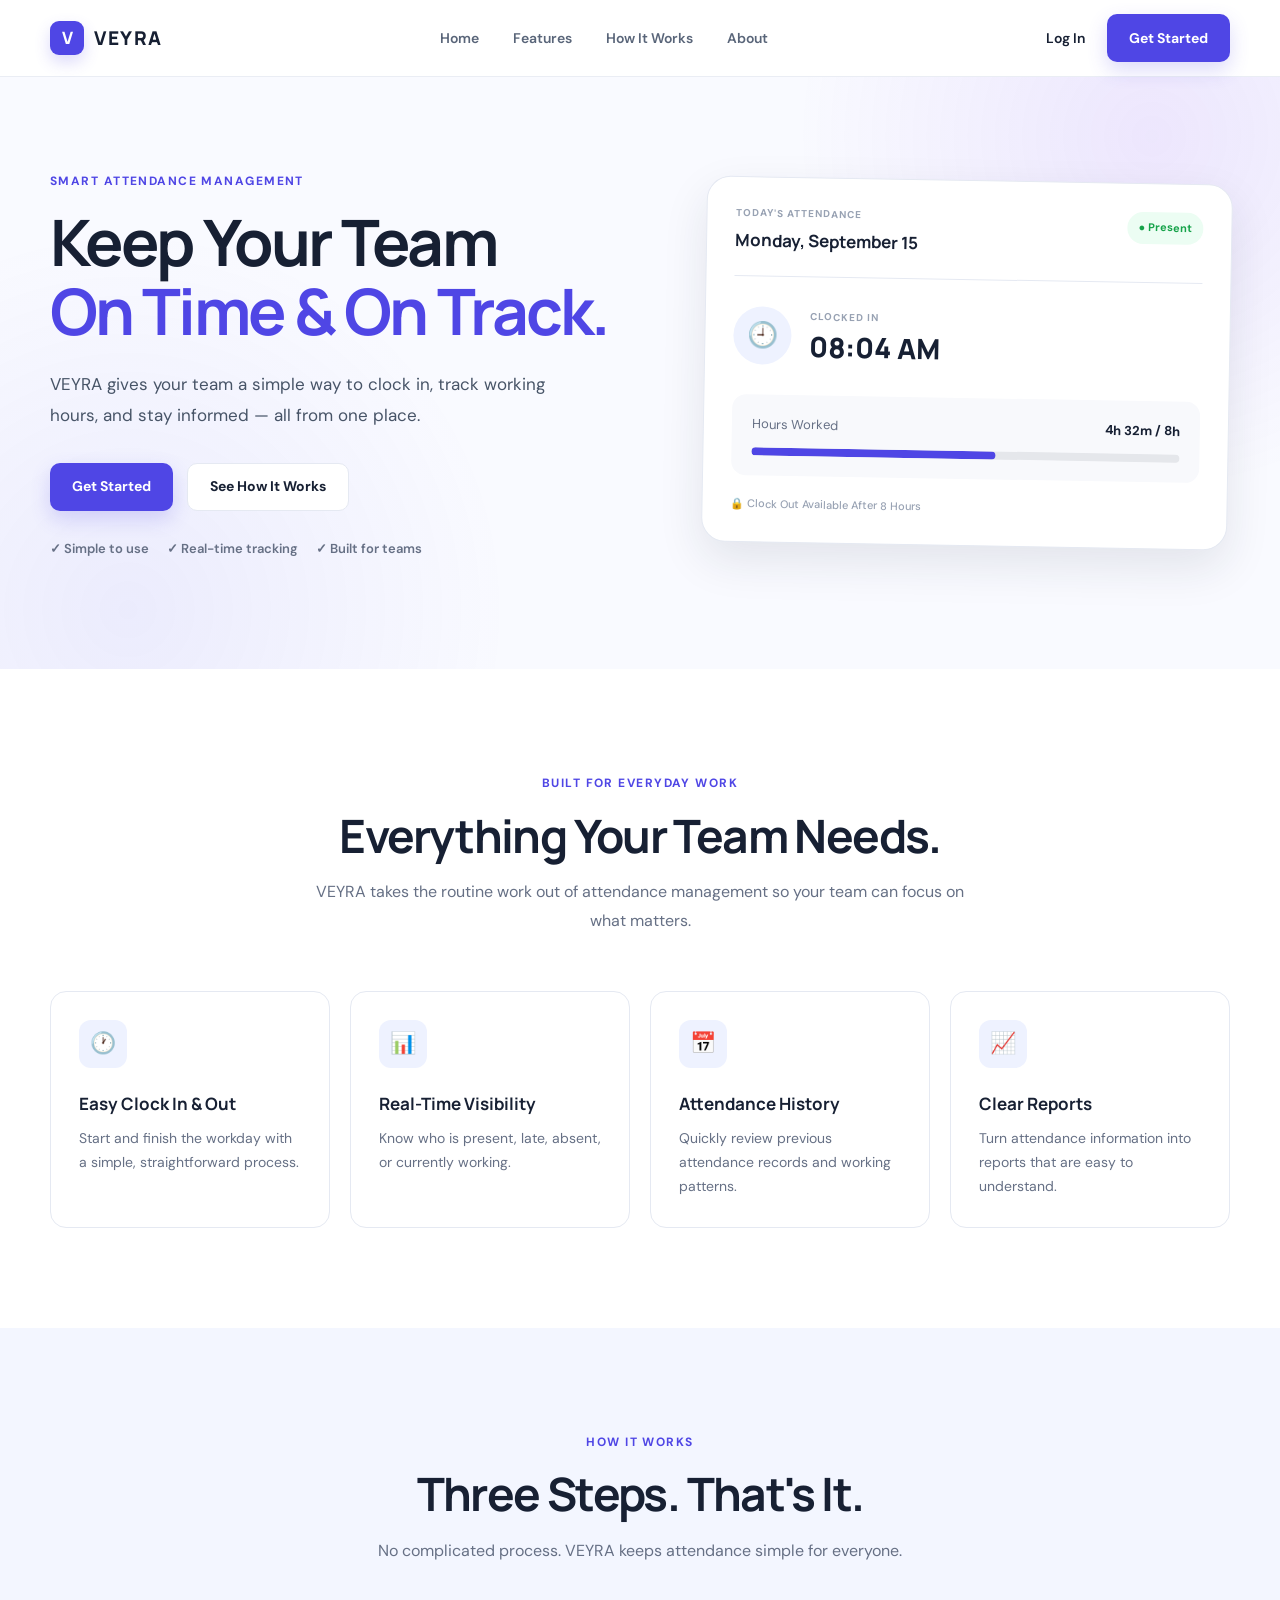
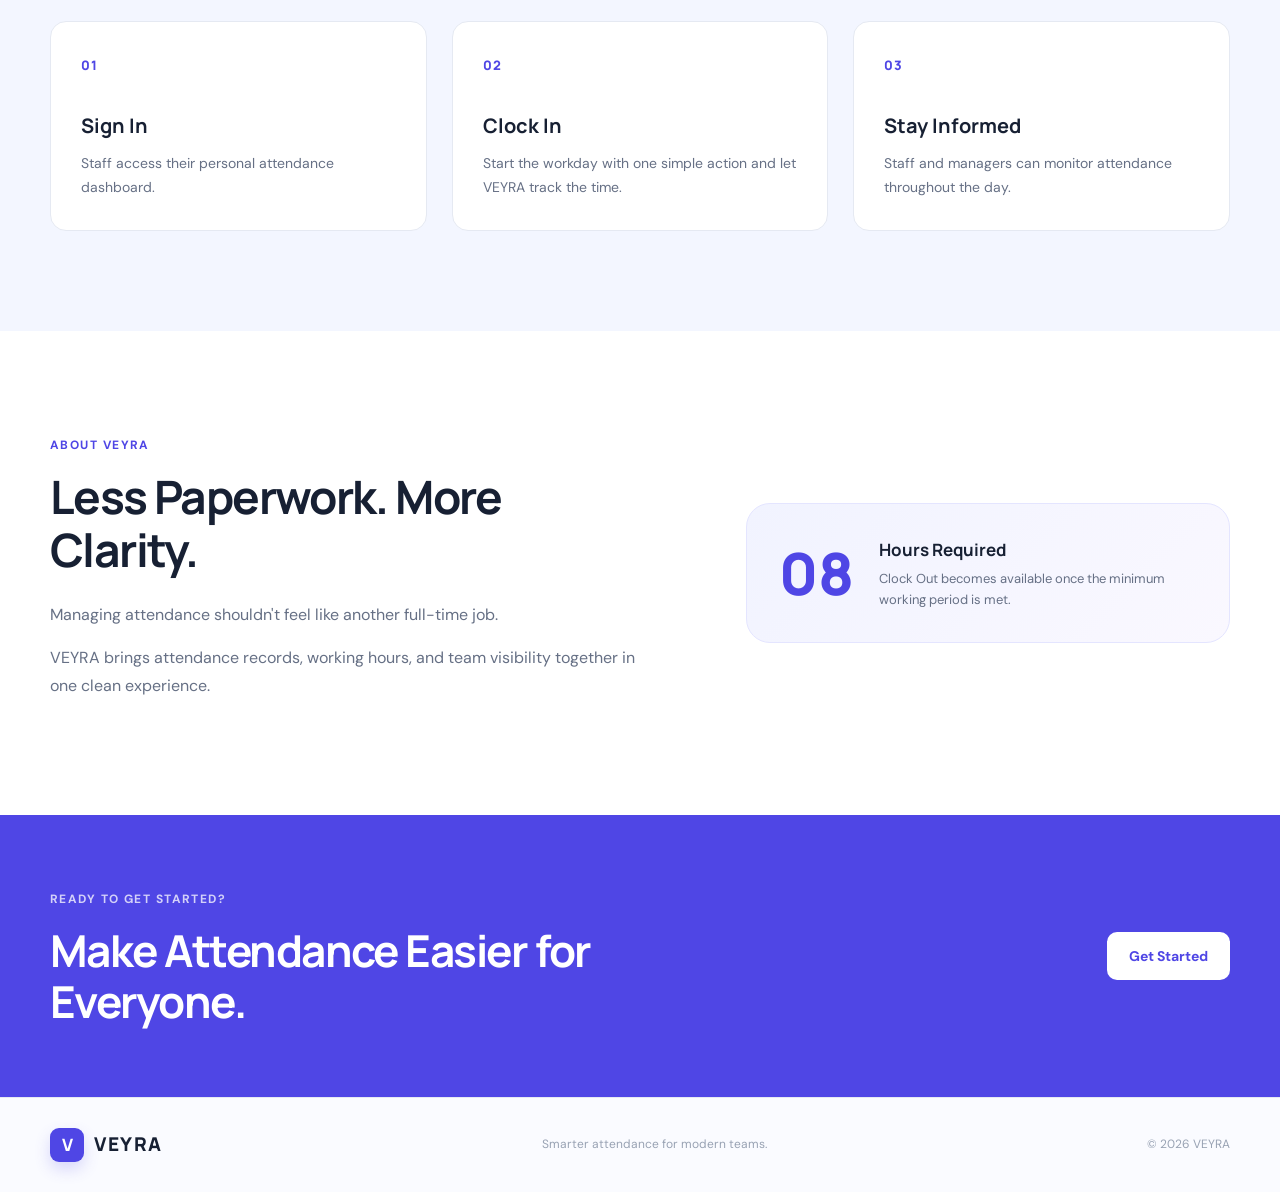
==== index.html @ 559e22a3 "initial VERYA project" ====
<!DOCTYPE html>
<html lang="en">

<head>
    <meta charset="UTF-8">

    <meta
        name="viewport"
        content="width=device-width, initial-scale=1.0"
    >

    <meta
        name="description"
        content="VEYRA is a simple and modern staff attendance management system."
    >

    <title>VEYRA — Smarter Attendance Management</title>

    <link rel="stylesheet" href="style.css">
</head>

<body>

   

    <header class="navbar">

        <div class="container nav-content">

            <a href="#home" class="logo">
                <span class="logo-icon">V</span>
                <span class="logo-name">VEYRA</span>
            </a>

            <nav class="nav-links">

                <a href="#home">Home</a>

                <a href="#features">Features</a>

                <a href="#how-it-works">How It Works</a>

                <a href="#about">About</a>

            </nav>

            <div class="nav-actions">

                <a href="login.html" class="login-link">
                    Log In
                </a>

                <a href="login.html" class="btn btn-primary">
                    Get Started
                </a>

            </div>

        </div>

    </header>


    <!-- ================= MAIN ================= -->

    <main>


        <!-- ================= HERO ================= -->

        <section class="hero" id="home">

            <div class="container hero-content">


                <!-- HERO TEXT -->

                <div class="hero-text">

                    <span class="eyebrow">
                        SMART ATTENDANCE MANAGEMENT
                    </span>

                    <h1>
                        Keep Your Team
                        <span>On Time & On Track.</span>
                    </h1>

                    <p>
                        VEYRA gives your team a simple way to
                        clock in, track working hours, and stay
                        informed — all from one place.
                    </p>


                    <div class="hero-buttons">

                        <a
                            href="#"
                            class="btn btn-primary"
                        >
                            Get Started
                        </a>

                        <a
                            href="#how-it-works"
                            class="btn btn-secondary"
                        >
                            See How It Works
                        </a>

                    </div>


                    <div class="hero-trust">

                        <span>✓ Simple to use</span>

                        <span>✓ Real-time tracking</span>

                        <span>✓ Built for teams</span>

                    </div>

                </div>


                <!-- DASHBOARD PREVIEW -->

                <div class="hero-preview">

                    <div class="preview-card">


                        <div class="preview-header">

                            <div>

                                <span class="small-label">
                                    TODAY'S ATTENDANCE
                                </span>

                                <h3>
                                    Monday, September 15
                                </h3>

                            </div>

                            <span class="status present">
                                ● Present
                            </span>

                        </div>


                        <div class="time-display">

                            <div class="clock-circle">
                                🕘
                            </div>

                            <div>

                                <span class="small-label">
                                    CLOCKED IN
                                </span>

                                <strong>
                                    08:04 AM
                                </strong>

                            </div>

                        </div>


                        <div class="progress-section">

                            <div class="progress-info">

                                <span>
                                    Hours Worked
                                </span>

                                <strong>
                                    4h 32m / 8h
                                </strong>

                            </div>

                            <div class="progress-bar">

                                <div class="progress"></div>

                            </div>

                        </div>


                        <div class="preview-footer">

                            <span>
                                🔒 Clock Out Available After 8 Hours
                            </span>

                        </div>

                    </div>

                </div>

            </div>

        </section>



        <!-- ================= FEATURES ================= -->

        <section
            class="features"
            id="features"
        >

            <div class="container">


                <div class="section-heading">

                    <span class="eyebrow">
                        BUILT FOR EVERYDAY WORK
                    </span>

                    <h2>
                        Everything Your Team Needs.
                    </h2>

                    <p>
                        VEYRA takes the routine work out of
                        attendance management so your team can
                        focus on what matters.
                    </p>

                </div>


                <div class="feature-grid">


                    <article class="feature-card">

                        <div class="feature-icon">
                            🕐
                        </div>

                        <h3>
                            Easy Clock In & Out
                        </h3>

                        <p>
                            Start and finish the workday with
                            a simple, straightforward process.
                        </p>

                    </article>


                    <article class="feature-card">

                        <div class="feature-icon">
                            📊
                        </div>

                        <h3>
                            Real-Time Visibility
                        </h3>

                        <p>
                            Know who is present, late, absent,
                            or currently working.
                        </p>

                    </article>


                    <article class="feature-card">

                        <div class="feature-icon">
                            📅
                        </div>

                        <h3>
                            Attendance History
                        </h3>

                        <p>
                            Quickly review previous attendance
                            records and working patterns.
                        </p>

                    </article>


                    <article class="feature-card">

                        <div class="feature-icon">
                            📈
                        </div>

                        <h3>
                            Clear Reports
                        </h3>

                        <p>
                            Turn attendance information into
                            reports that are easy to understand.
                        </p>

                    </article>

                </div>

            </div>

        </section>



        <!-- ================= HOW IT WORKS ================= -->

        <section
            class="how-it-works"
            id="how-it-works"
        >

            <div class="container">


                <div class="section-heading">

                    <span class="eyebrow">
                        HOW IT WORKS
                    </span>

                    <h2>
                        Three Steps. That's It.
                    </h2>

                    <p>
                        No complicated process. VEYRA keeps
                        attendance simple for everyone.
                    </p>

                </div>


                <div class="steps">


                    <div class="step">

                        <span class="step-number">
                            01
                        </span>

                        <h3>
                            Sign In
                        </h3>

                        <p>
                            Staff access their personal
                            attendance dashboard.
                        </p>

                    </div>


                    <div class="step">

                        <span class="step-number">
                            02
                        </span>

                        <h3>
                            Clock In
                        </h3>

                        <p>
                            Start the workday with one simple
                            action and let VEYRA track the time.
                        </p>

                    </div>


                    <div class="step">

                        <span class="step-number">
                            03
                        </span>

                        <h3>
                            Stay Informed
                        </h3>

                        <p>
                            Staff and managers can monitor
                            attendance throughout the day.
                        </p>

                    </div>

                </div>

            </div>

        </section>



        <!-- ================= ABOUT ================= -->

        <section
            class="about"
            id="about"
        >

            <div class="container about-content">


                <div class="about-text">

                    <span class="eyebrow">
                        ABOUT VEYRA
                    </span>

                    <h2>
                        Less Paperwork.
                        More Clarity.
                    </h2>

                    <p>
                        Managing attendance shouldn't feel like
                        another full-time job.
                    </p>

                    <p>
                        VEYRA brings attendance records,
                        working hours, and team visibility
                        together in one clean experience.
                    </p>

                </div>


                <div class="about-highlight">

                    <span class="highlight-number">
                        08
                    </span>

                    <div>

                        <strong>
                            Hours Required
                        </strong>

                        <p>
                            Clock Out becomes available once
                            the minimum working period is met.
                        </p>

                    </div>

                </div>

            </div>

        </section>



        <!-- ================= CTA ================= -->

        <section class="cta">

            <div class="container cta-content">

                <div>

                    <span class="eyebrow">
                        READY TO GET STARTED?
                    </span>

                    <h2>
                        Make Attendance
                        Easier for Everyone.
                    </h2>

                </div>

                <a
                    href="#"
                    class="btn btn-primary"
                >
                    Get Started
                </a>

            </div>

        </section>

    </main>



    <!-- ================= FOOTER ================= -->

    <footer class="footer">

        <div class="container footer-content">

            <div class="logo">

                <span class="logo-icon">
                    V
                </span>

                <span class="logo-name">
                    VEYRA
                </span>

            </div>

            <p>
                Smarter attendance for modern teams.
            </p>

            <span>
                © 2026 VEYRA
            </span>

        </div>

    </footer>


    <script src="script.js"></script>

</body>

</html>
---- style.css ----
@import url('https://fonts.googleapis.com/css2?family=DM+Sans:wght@400;500;600;700&family=Manrope:wght@600;700;800&display=swap');



:root {
    --primary: #4f46e5;
    --primary-dark: #3730a3;
    --primary-light: #eef2ff;

    --accent: #7c3aed;

    --text-dark: #172033;
    --text: #475467;
    --text-light: #667085;

    --white: #ffffff;
    --background: #f8faff;
    --section-bg: #f3f6ff;

    --border: #e5e9f2;

    --success: #16a34a;
    --success-bg: #ecfdf3;

    --shadow-sm: 0 8px 24px rgba(31, 41, 55, 0.06);
    --shadow-md: 0 18px 45px rgba(31, 41, 55, 0.10);

    --radius-sm: 10px;
    --radius-md: 16px;
    --radius-lg: 24px;

    --container: 1180px;
}


* {
    margin: 0;
    padding: 0;
    box-sizing: border-box;
}

html {
    scroll-behavior: smooth;
}

body {
    font-family: "DM Sans", sans-serif;
    color: var(--text);
    background: var(--white);
    line-height: 1.6;
}

a {
    text-decoration: none;
    color: inherit;
}

button,
input {
    font-family: inherit;
}

img {
    max-width: 100%;
    display: block;
}


.container {
    width: min(100% - 40px, var(--container));
    margin-inline: auto;
}

section {
    padding: 100px 0;
}

.eyebrow {
    display: inline-block;

    color: var(--primary);

    font-size: 12px;
    font-weight: 700;

    letter-spacing: 0.12em;
    text-transform: uppercase;

    margin-bottom: 16px;
}


.btn {
    display: inline-flex;
    align-items: center;
    justify-content: center;

    min-height: 48px;
    padding: 0 22px;

    border-radius: 10px;

    font-size: 14px;
    font-weight: 700;

    transition:
        transform 0.2s ease,
        box-shadow 0.2s ease,
        background 0.2s ease;
}

.btn:hover {
    transform: translateY(-2px);
}

.btn-primary {
    color: var(--white);
    background: var(--primary);

    box-shadow: 0 8px 20px rgba(79, 70, 229, 0.20);
}

.btn-primary:hover {
    background: var(--primary-dark);

    box-shadow: 0 12px 25px rgba(79, 70, 229, 0.28);
}

.btn-secondary {
    color: var(--text-dark);
    background: var(--white);

    border: 1px solid var(--border);
}

.btn-secondary:hover {
    border-color: #cbd5e1;
    box-shadow: var(--shadow-sm);
}

.navbar {
    position: sticky;
    top: 0;
    z-index: 100;

    background: rgba(255, 255, 255, 0.94);

    border-bottom: 1px solid rgba(229, 233, 242, 0.8);

    backdrop-filter: blur(12px);
}

.nav-content {
    min-height: 76px;

    display: flex;
    align-items: center;
    justify-content: space-between;

    gap: 30px;
}


.logo {
    display: inline-flex;
    align-items: center;
    gap: 10px;

    flex-shrink: 0;
}

.logo-icon {
    width: 34px;
    height: 34px;

    display: grid;
    place-items: center;

    color: var(--white);
    background: var(--primary);

    border-radius: 9px;

    font-family: "Manrope", sans-serif;
    font-size: 17px;
    font-weight: 800;

    box-shadow: 0 7px 16px rgba(79, 70, 229, 0.20);
}

.logo-name {
    color: var(--text-dark);

    font-family: "Manrope", sans-serif;
    font-size: 19px;
    font-weight: 800;

    letter-spacing: 0.08em;
}

.nav-links {
    display: flex;
    align-items: center;
    gap: 34px;
}

.nav-links a {
    color: #596579;

    font-size: 14px;
    font-weight: 600;

    transition: color 0.2s ease;
}

.nav-links a:hover {
    color: var(--primary);
}

.nav-actions {
    display: flex;
    align-items: center;
    gap: 22px;
}

.login-link {
    color: var(--text-dark);

    font-size: 14px;
    font-weight: 600;
}

.login-link:hover {
    color: var(--primary);
}


.hero {
    position: relative;

    overflow: hidden;

    padding: 90px 0 110px;

    background:
        radial-gradient(
            circle at 90% 10%,
            rgba(124, 58, 237, 0.10),
            transparent 28%
        ),
        radial-gradient(
            circle at 10% 90%,
            rgba(79, 70, 229, 0.08),
            transparent 30%
        ),
        #f9faff;
}

.hero-content {
    display: grid;
    grid-template-columns: 1fr 0.9fr;

    align-items: center;

    gap: 70px;
}


.hero-text {
    max-width: 610px;
}

.hero-text h1 {
    color: var(--text-dark);

    font-family: "Manrope", sans-serif;

    font-size: clamp(42px, 5vw, 68px);
    line-height: 1.08;

    letter-spacing: -0.045em;

    margin-bottom: 24px;
}

.hero-text h1 span {
    display: block;
    color: var(--primary);
}

.hero-text > p {
    max-width: 540px;

    color: var(--text);

    font-size: 17px;
    line-height: 1.8;

    margin-bottom: 32px;
}



.hero-buttons {
    display: flex;
    align-items: center;
    gap: 14px;

    margin-bottom: 28px;
}


.hero-trust {
    display: flex;
    flex-wrap: wrap;
    gap: 18px;

    color: #667085;

    font-size: 13px;
    font-weight: 600;
}

.hero-trust span {
    display: inline-flex;
    align-items: center;
    gap: 5px;
}


.hero-preview {
    position: relative;
}

.preview-card {
    position: relative;

    padding: 28px;

    background: var(--white);

    border: 1px solid var(--border);

    border-radius: var(--radius-lg);

    box-shadow: var(--shadow-md);

    transform: rotate(1deg);

    transition: transform 0.3s ease;
}

.preview-card:hover {
    transform: rotate(0deg) translateY(-5px);
}


.preview-header {
    display: flex;
    align-items: flex-start;
    justify-content: space-between;

    gap: 20px;

    padding-bottom: 22px;

    border-bottom: 1px solid var(--border);
}

.small-label {
    display: block;

    color: #98a2b3;

    font-size: 10px;
    font-weight: 700;

    letter-spacing: 0.1em;
    text-transform: uppercase;

    margin-bottom: 5px;
}

.preview-header h3 {
    color: var(--text-dark);

    font-family: "Manrope", sans-serif;

    font-size: 17px;
    font-weight: 700;
}




.status {
    display: inline-flex;
    align-items: center;

    padding: 7px 11px;

    border-radius: 30px;

    font-size: 11px;
    font-weight: 700;

    white-space: nowrap;
}

.status.present {
    color: var(--success);
    background: var(--success-bg);
}



.time-display {
    display: flex;
    align-items: center;

    gap: 18px;

    padding: 30px 0;
}

.clock-circle {
    width: 58px;
    height: 58px;

    display: grid;
    place-items: center;

    background: var(--primary-light);

    border-radius: 50%;

    font-size: 25px;
}

.time-display strong {
    display: block;

    color: var(--text-dark);

    font-family: "Manrope", sans-serif;

    font-size: 28px;
    font-weight: 800;

    line-height: 1.2;
}




.progress-section {
    padding: 20px;

    background: #f8f9fc;

    border-radius: 14px;
}

.progress-info {
    display: flex;
    align-items: center;
    justify-content: space-between;

    margin-bottom: 12px;

    font-size: 13px;
}

.progress-info span {
    color: var(--text-light);
}

.progress-info strong {
    color: var(--text-dark);
}

.progress-bar {
    width: 100%;
    height: 8px;

    overflow: hidden;

    background: #e5e7eb;

    border-radius: 20px;
}

.progress {
    width: 57%;
    height: 100%;

    background: var(--primary);

    border-radius: inherit;
}



.preview-footer {
    padding-top: 20px;

    color: #98a2b3;

    font-size: 11px;
    font-weight: 500;
}



.section-heading {
    max-width: 650px;

    margin: 0 auto 55px;

    text-align: center;
}

.section-heading h2 {
    color: var(--text-dark);

    font-family: "Manrope", sans-serif;

    font-size: clamp(32px, 4vw, 46px);
    line-height: 1.15;

    letter-spacing: -0.035em;

    margin-bottom: 16px;
}

.section-heading p {
    color: var(--text-light);

    font-size: 16px;
    line-height: 1.8;
}


.features {
    background: var(--white);
}

.feature-grid {
    display: grid;

    grid-template-columns: repeat(4, 1fr);

    gap: 20px;
}

.feature-card {
    padding: 28px;

    background: var(--white);

    border: 1px solid var(--border);

    border-radius: var(--radius-md);

    transition:
        transform 0.25s ease,
        box-shadow 0.25s ease,
        border-color 0.25s ease;
}

.feature-card:hover {
    transform: translateY(-6px);

    border-color: #d6d9ff;

    box-shadow: var(--shadow-md);
}

.feature-icon {
    width: 48px;
    height: 48px;

    display: grid;
    place-items: center;

    margin-bottom: 22px;

    background: var(--primary-light);

    border-radius: 12px;

    font-size: 21px;
}

.feature-card h3 {
    color: var(--text-dark);

    font-family: "Manrope", sans-serif;

    font-size: 17px;
    font-weight: 700;

    margin-bottom: 10px;
}

.feature-card p {
    color: var(--text-light);

    font-size: 14px;
    line-height: 1.7;
}


.how-it-works {
    background: var(--section-bg);
}

.steps {
    display: grid;

    grid-template-columns: repeat(3, 1fr);

    gap: 25px;
}

.step {
    position: relative;

    padding: 30px;

    background: var(--white);

    border: 1px solid var(--border);

    border-radius: var(--radius-md);
}

.step-number {
    display: inline-block;

    color: var(--primary);

    font-family: "Manrope", sans-serif;

    font-size: 13px;
    font-weight: 800;

    letter-spacing: 0.08em;

    margin-bottom: 35px;
}

.step h3 {
    color: var(--text-dark);

    font-family: "Manrope", sans-serif;

    font-size: 20px;

    margin-bottom: 10px;
}

.step p {
    color: var(--text-light);

    font-size: 14px;

    line-height: 1.7;
}


.about {
    background: var(--white);
}

.about-content {
    display: grid;

    grid-template-columns: 1fr 0.8fr;

    align-items: center;

    gap: 90px;
}

.about-text {
    max-width: 600px;
}

.about-text h2 {
    color: var(--text-dark);

    font-family: "Manrope", sans-serif;

    font-size: clamp(32px, 4vw, 46px);
    line-height: 1.15;

    letter-spacing: -0.035em;

    margin-bottom: 24px;
}

.about-text p {
    color: var(--text-light);

    font-size: 16px;

    line-height: 1.8;

    margin-bottom: 14px;
}



.about-highlight {
    display: flex;
    align-items: center;

    gap: 25px;

    padding: 32px;

    background: linear-gradient(
        135deg,
        #f1f3ff,
        #faf8ff
    );

    border: 1px solid #e4e5ff;

    border-radius: var(--radius-lg);
}

.highlight-number {
    color: var(--primary);

    font-family: "Manrope", sans-serif;

    font-size: 58px;
    font-weight: 800;

    line-height: 1;
}

.about-highlight strong {
    display: block;

    color: var(--text-dark);

    font-family: "Manrope", sans-serif;

    font-size: 17px;

    margin-bottom: 6px;
}

.about-highlight p {
    color: var(--text-light);

    font-size: 13px;

    line-height: 1.6;
}



.cta {
    padding: 70px 0;

    background: var(--primary);
}

.cta-content {
    display: flex;
    align-items: center;
    justify-content: space-between;

    gap: 30px;
}

.cta .eyebrow {
    color: rgba(255, 255, 255, 0.75);
}

.cta h2 {
    max-width: 650px;

    color: var(--white);

    font-family: "Manrope", sans-serif;

    font-size: clamp(30px, 4vw, 44px);
    line-height: 1.15;

    letter-spacing: -0.035em;
}

.cta .btn-primary {
    color: var(--primary);
    background: var(--white);

    box-shadow: none;
}

.cta .btn-primary:hover {
    background: #f4f4ff;
}




.footer {
    padding: 30px 0;

    background: #fafbff;

    border-top: 1px solid var(--border);
}

.footer-content {
    display: flex;
    align-items: center;
    justify-content: space-between;

    gap: 20px;
}

.footer p,
.footer > .container > span {
    color: #98a2b3;

    font-size: 12px;
}



@media (max-width: 1000px) {

    .nav-links {
        gap: 20px;
    }

    .hero-content {
        grid-template-columns: 1fr;

        gap: 55px;
    }

    .hero-text {
        max-width: 720px;
        text-align: center;
        margin-inline: auto;
    }

    .hero-text > p {
        margin-inline: auto;
    }

    .hero-buttons,
    .hero-trust {
        justify-content: center;
    }

    .hero-preview {
        max-width: 650px;
        width: 100%;
        margin-inline: auto;
    }

    .feature-grid {
        grid-template-columns: repeat(2, 1fr);
    }

    .about-content {
        grid-template-columns: 1fr;

        gap: 45px;
    }

    .about-text {
        max-width: 700px;
    }
}


@media (max-width: 700px) {

    section {
        padding: 75px 0;
    }

    .container {
        width: min(100% - 28px, var(--container));
    }


    

    .nav-content {
        min-height: 68px;
    }

    .nav-links {
        display: none;
    }

    .nav-actions {
        gap: 10px;
    }

    .login-link {
        display: none;
    }

    .nav-actions .btn {
        min-height: 42px;
        padding-inline: 16px;

        font-size: 12px;
    }


    

    .hero {
        padding: 65px 0 80px;
    }

    .hero-text h1 {
        font-size: 42px;

        letter-spacing: -0.04em;
    }

    .hero-text > p {
        font-size: 15px;
    }

    .hero-buttons {
        flex-direction: column;
        align-items: stretch;
    }

    .hero-buttons .btn {
        width: 100%;
    }

    .hero-trust {
        gap: 10px 15px;

        font-size: 11px;
    }



    .preview-card {
        padding: 20px;

        transform: none;
    }

    .preview-header {
        flex-direction: column;
    }

    .time-display strong {
        font-size: 24px;
    }

    .progress-info {
        flex-direction: column;
        align-items: flex-start;

        gap: 4px;
    }



    .feature-grid {
        grid-template-columns: 1fr;
    }

    .feature-card {
        padding: 24px;
    }



    .steps {
        grid-template-columns: 1fr;
    }


   
    .about-highlight {
        padding: 24px;

        align-items: flex-start;
    }

    .highlight-number {
        font-size: 45px;
    }


    /* CTA */

    .cta {
        padding: 55px 0;
    }

    .cta-content {
        flex-direction: column;
        align-items: flex-start;
    }

    .cta .btn {
        width: 100%;
    }


    
    .footer-content {
        flex-direction: column;
        align-items: flex-start;
    }

}



@media (max-width: 420px) {

    .logo-name {
        font-size: 17px;
    }

    .logo-icon {
        width: 31px;
        height: 31px;
    }

    .hero-text h1 {
        font-size: 36px;
    }

    .section-heading h2,
    .about-text h2 {
        font-size: 32px;
    }

}
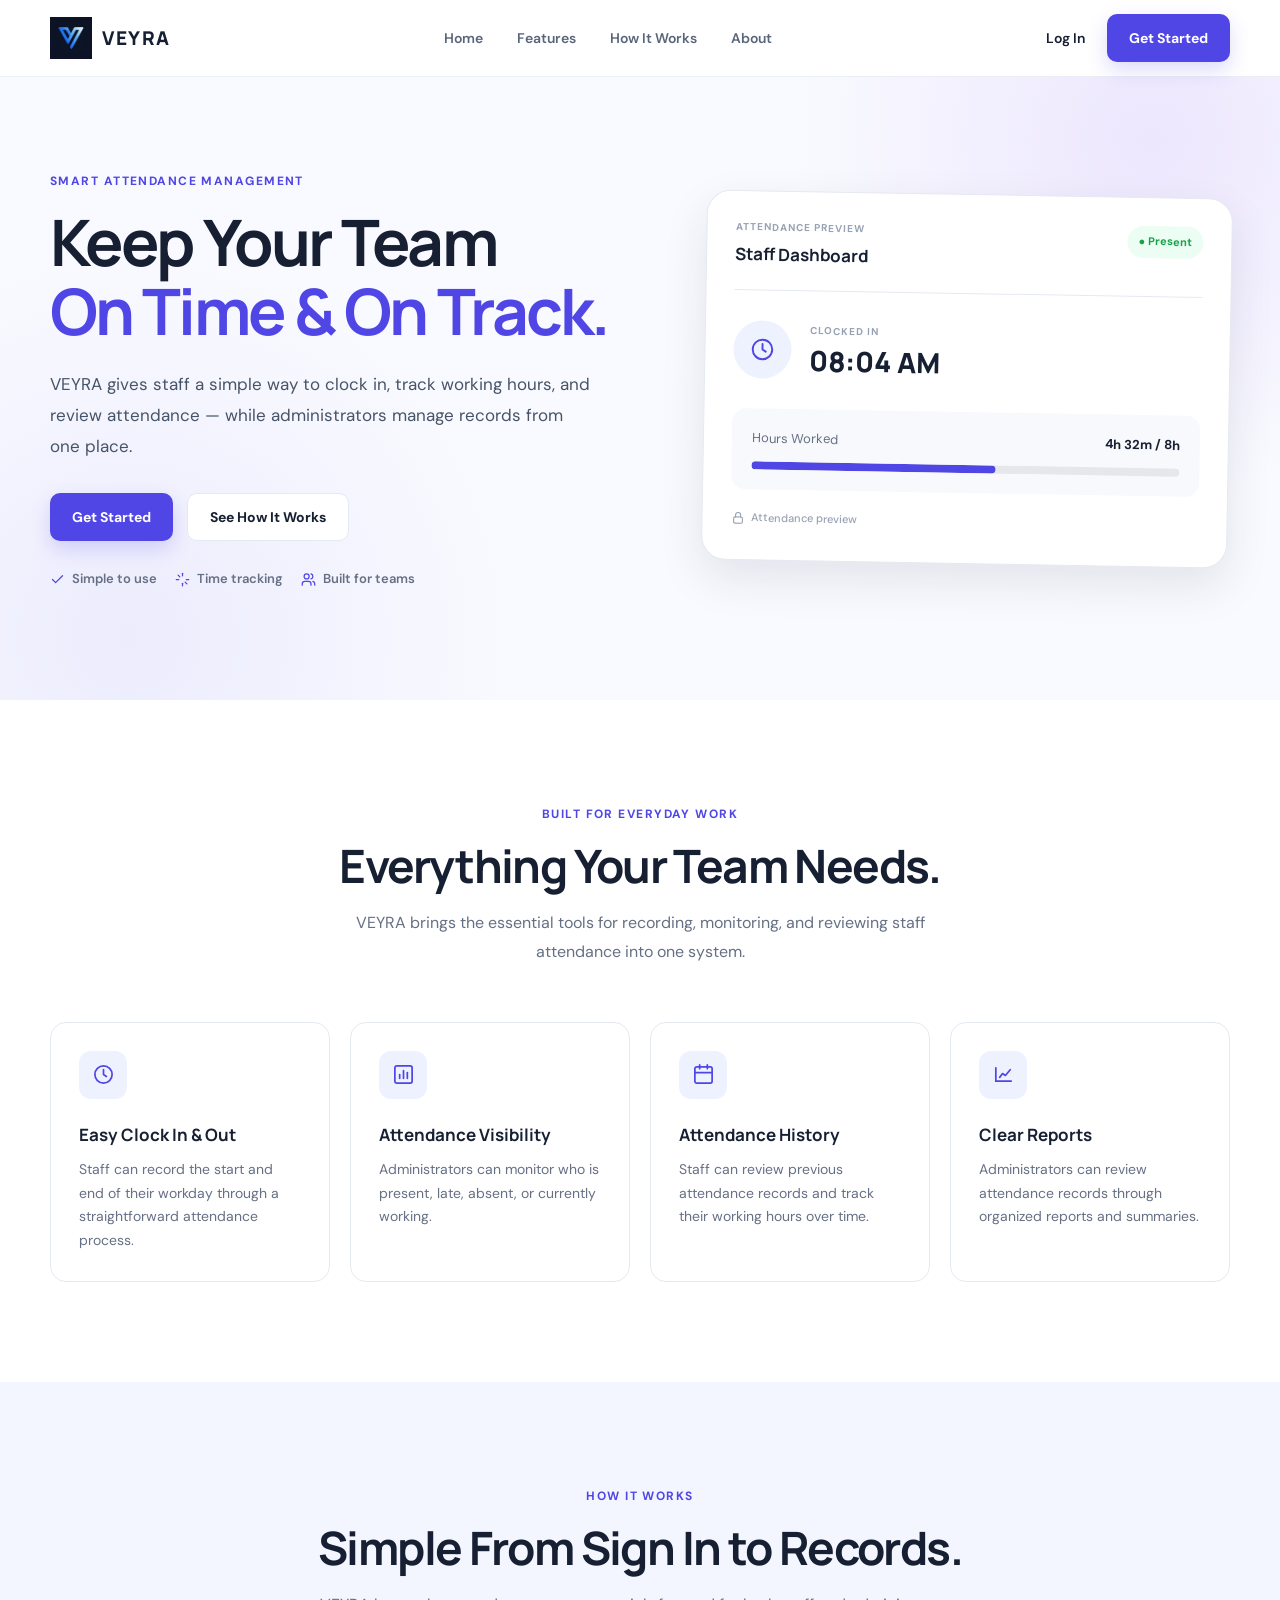
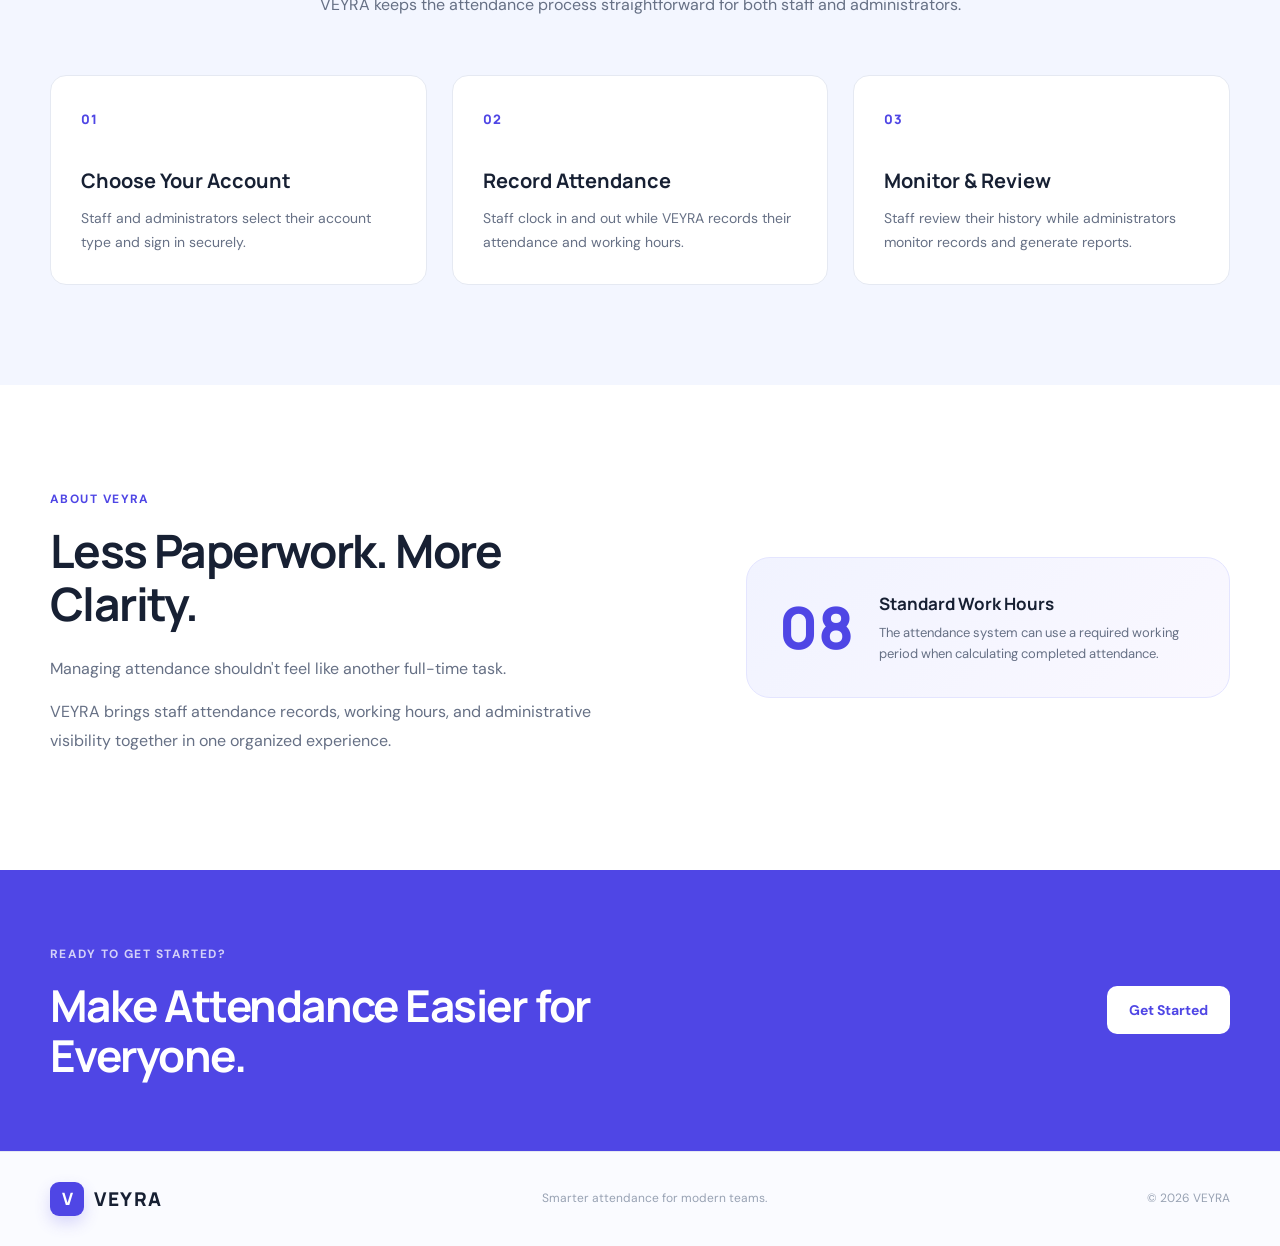
==== commit b4781bfb: "Improve VEYRA UI and branding" ====
--- a/index.html
+++ b/index.html
@@ -11,7 +11,7 @@
 
     <meta
         name="description"
-        content="VEYRA is a simple and modern staff attendance management system."
+        content="VEYRA is a modern staff attendance management system for tracking attendance, working hours, and records."
     >
 
     <title>VEYRA — Smarter Attendance Management</title>
@@ -21,36 +21,53 @@
 
 <body>
 
-   
+    <!-- ================= NAVBAR ================= -->
 
     <header class="navbar">
 
         <div class="container nav-content">
 
             <a href="#home" class="logo">
-                <span class="logo-icon">V</span>
-                <span class="logo-name">VEYRA</span>
+<img src="Unknown.jpeg" alt="VEYRA logo" class="logo-image">
+<span class="logo-name">VEYRA</span>
+
             </a>
 
+
             <nav class="nav-links">
 
-                <a href="#home">Home</a>
-
-                <a href="#features">Features</a>
-
-                <a href="#how-it-works">How It Works</a>
-
-                <a href="#about">About</a>
+                <a href="#home">
+                    Home
+                </a>
+
+                <a href="#features">
+                    Features
+                </a>
+
+                <a href="#how-it-works">
+                    How It Works
+                </a>
+
+                <a href="#about">
+                    About
+                </a>
 
             </nav>
 
+
             <div class="nav-actions">
 
-                <a href="login.html" class="login-link">
+                <a
+                    href="login.html"
+                    class="login-link"
+                >
                     Log In
                 </a>
 
-                <a href="login.html" class="btn btn-primary">
+                <a
+                    href="login.html"
+                    class="btn btn-primary"
+                >
                     Get Started
                 </a>
 
@@ -68,7 +85,10 @@
 
         <!-- ================= HERO ================= -->
 
-        <section class="hero" id="home">
+        <section
+            class="hero"
+            id="home"
+        >
 
             <div class="container hero-content">
 
@@ -87,16 +107,17 @@
                     </h1>
 
                     <p>
-                        VEYRA gives your team a simple way to
-                        clock in, track working hours, and stay
-                        informed — all from one place.
+                        VEYRA gives staff a simple way to
+                        clock in, track working hours, and
+                        review attendance — while administrators
+                        manage records from one place.
                     </p>
 
 
                     <div class="hero-buttons">
 
                         <a
-                            href="#"
+                            href="login.html"
                             class="btn btn-primary"
                         >
                             Get Started
@@ -114,11 +135,69 @@
 
                     <div class="hero-trust">
 
-                        <span>✓ Simple to use</span>
-
-                        <span>✓ Real-time tracking</span>
-
-                        <span>✓ Built for teams</span>
+                        <span>
+
+                            <svg
+                                viewBox="0 0 24 24"
+                                fill="none"
+                                stroke="currentColor"
+                                stroke-width="2"
+                                stroke-linecap="round"
+                                stroke-linejoin="round"
+                                aria-hidden="true"
+                            >
+                                <path d="M20 6L9 17l-5-5"></path>
+                            </svg>
+
+                            Simple to use
+
+                        </span>
+
+
+                        <span>
+
+                            <svg
+                                viewBox="0 0 24 24"
+                                fill="none"
+                                stroke="currentColor"
+                                stroke-width="2"
+                                stroke-linecap="round"
+                                stroke-linejoin="round"
+                                aria-hidden="true"
+                            >
+                                <path d="M12 2v4"></path>
+                                <path d="M12 18v4"></path>
+                                <path d="M4.93 4.93l2.83 2.83"></path>
+                                <path d="M16.24 16.24l2.83 2.83"></path>
+                                <path d="M2 12h4"></path>
+                                <path d="M18 12h4"></path>
+                            </svg>
+
+                            Time tracking
+
+                        </span>
+
+
+                        <span>
+
+                            <svg
+                                viewBox="0 0 24 24"
+                                fill="none"
+                                stroke="currentColor"
+                                stroke-width="2"
+                                stroke-linecap="round"
+                                stroke-linejoin="round"
+                                aria-hidden="true"
+                            >
+                                <path d="M16 21v-2a4 4 0 0 0-4-4H6a4 4 0 0 0-4 4v2"></path>
+                                <circle cx="9" cy="7" r="4"></circle>
+                                <path d="M22 21v-2a4 4 0 0 0-3-3.87"></path>
+                                <path d="M16 3.13a4 4 0 0 1 0 7.75"></path>
+                            </svg>
+
+                            Built for teams
+
+                        </span>
 
                     </div>
 
@@ -137,11 +216,11 @@
                             <div>
 
                                 <span class="small-label">
-                                    TODAY'S ATTENDANCE
+                                    ATTENDANCE PREVIEW
                                 </span>
 
                                 <h3>
-                                    Monday, September 15
+                                    Staff Dashboard
                                 </h3>
 
                             </div>
@@ -156,8 +235,27 @@
                         <div class="time-display">
 
                             <div class="clock-circle">
-                                🕘
+
+                                <svg
+                                    viewBox="0 0 24 24"
+                                    fill="none"
+                                    stroke="currentColor"
+                                    stroke-width="1.8"
+                                    stroke-linecap="round"
+                                    stroke-linejoin="round"
+                                    aria-hidden="true"
+                                >
+                                    <circle
+                                        cx="12"
+                                        cy="12"
+                                        r="9"
+                                    ></circle>
+
+                                    <path d="M12 7v5l3 2"></path>
+                                </svg>
+
                             </div>
+
 
                             <div>
 
@@ -200,7 +298,29 @@
                         <div class="preview-footer">
 
                             <span>
-                                🔒 Clock Out Available After 8 Hours
+
+                                <svg
+                                    viewBox="0 0 24 24"
+                                    fill="none"
+                                    stroke="currentColor"
+                                    stroke-width="1.8"
+                                    stroke-linecap="round"
+                                    stroke-linejoin="round"
+                                    aria-hidden="true"
+                                >
+                                    <rect
+                                        x="5"
+                                        y="11"
+                                        width="14"
+                                        height="10"
+                                        rx="2"
+                                    ></rect>
+
+                                    <path d="M8 11V8a4 4 0 0 1 8 0v3"></path>
+                                </svg>
+
+                                Attendance preview
+
                             </span>
 
                         </div>
@@ -212,7 +332,6 @@
             </div>
 
         </section>
-
 
 
         <!-- ================= FEATURES ================= -->
@@ -236,9 +355,9 @@
                     </h2>
 
                     <p>
-                        VEYRA takes the routine work out of
-                        attendance management so your team can
-                        focus on what matters.
+                        VEYRA brings the essential tools for
+                        recording, monitoring, and reviewing
+                        staff attendance into one system.
                     </p>
 
                 </div>
@@ -247,10 +366,31 @@
                 <div class="feature-grid">
 
 
+                    <!-- FEATURE 1 -->
+
                     <article class="feature-card">
 
                         <div class="feature-icon">
-                            🕐
+
+                            <svg
+                                viewBox="0 0 24 24"
+                                fill="none"
+                                stroke="currentColor"
+                                stroke-width="1.8"
+                                stroke-linecap="round"
+                                stroke-linejoin="round"
+                                aria-hidden="true"
+                            >
+                                <circle
+                                    cx="12"
+                                    cy="12"
+                                    r="9"
+                                ></circle>
+
+                                <path d="M12 7v5l3 2"></path>
+
+                            </svg>
+
                         </div>
 
                         <h3>
@@ -258,35 +398,87 @@
                         </h3>
 
                         <p>
-                            Start and finish the workday with
-                            a simple, straightforward process.
+                            Staff can record the start and
+                            end of their workday through a
+                            straightforward attendance process.
                         </p>
 
                     </article>
 
 
+                    <!-- FEATURE 2 -->
+
                     <article class="feature-card">
 
                         <div class="feature-icon">
-                            📊
+
+                            <svg
+                                viewBox="0 0 24 24"
+                                fill="none"
+                                stroke="currentColor"
+                                stroke-width="1.8"
+                                stroke-linecap="round"
+                                stroke-linejoin="round"
+                                aria-hidden="true"
+                            >
+                                <rect
+                                    x="3"
+                                    y="3"
+                                    width="18"
+                                    height="18"
+                                    rx="2"
+                                ></rect>
+
+                                <path d="M8 16v-4"></path>
+                                <path d="M12 16V8"></path>
+                                <path d="M16 16v-6"></path>
+
+                            </svg>
+
                         </div>
 
                         <h3>
-                            Real-Time Visibility
+                            Attendance Visibility
                         </h3>
 
                         <p>
-                            Know who is present, late, absent,
-                            or currently working.
+                            Administrators can monitor who is
+                            present, late, absent, or currently
+                            working.
                         </p>
 
                     </article>
 
 
+                    <!-- FEATURE 3 -->
+
                     <article class="feature-card">
 
                         <div class="feature-icon">
-                            📅
+
+                            <svg
+                                viewBox="0 0 24 24"
+                                fill="none"
+                                stroke="currentColor"
+                                stroke-width="1.8"
+                                stroke-linecap="round"
+                                stroke-linejoin="round"
+                                aria-hidden="true"
+                            >
+                                <rect
+                                    x="3"
+                                    y="4"
+                                    width="18"
+                                    height="17"
+                                    rx="2"
+                                ></rect>
+
+                                <path d="M16 2v4"></path>
+                                <path d="M8 2v4"></path>
+                                <path d="M3 10h18"></path>
+
+                            </svg>
+
                         </div>
 
                         <h3>
@@ -294,17 +486,35 @@
                         </h3>
 
                         <p>
-                            Quickly review previous attendance
-                            records and working patterns.
+                            Staff can review previous attendance
+                            records and track their working hours
+                            over time.
                         </p>
 
                     </article>
 
 
+                    <!-- FEATURE 4 -->
+
                     <article class="feature-card">
 
                         <div class="feature-icon">
-                            📈
+
+                            <svg
+                                viewBox="0 0 24 24"
+                                fill="none"
+                                stroke="currentColor"
+                                stroke-width="1.8"
+                                stroke-linecap="round"
+                                stroke-linejoin="round"
+                                aria-hidden="true"
+                            >
+                                <path d="M4 19V5"></path>
+                                <path d="M4 19h16"></path>
+                                <path d="M8 15l3-4 3 2 5-6"></path>
+
+                            </svg>
+
                         </div>
 
                         <h3>
@@ -312,8 +522,9 @@
                         </h3>
 
                         <p>
-                            Turn attendance information into
-                            reports that are easy to understand.
+                            Administrators can review attendance
+                            records through organized reports
+                            and summaries.
                         </p>
 
                     </article>
@@ -323,7 +534,6 @@
             </div>
 
         </section>
-
 
 
         <!-- ================= HOW IT WORKS ================= -->
@@ -343,12 +553,13 @@
                     </span>
 
                     <h2>
-                        Three Steps. That's It.
+                        Simple From Sign In to Records.
                     </h2>
 
                     <p>
-                        No complicated process. VEYRA keeps
-                        attendance simple for everyone.
+                        VEYRA keeps the attendance process
+                        straightforward for both staff and
+                        administrators.
                     </p>
 
                 </div>
@@ -356,6 +567,8 @@
 
                 <div class="steps">
 
+
+                    <!-- STEP 1 -->
 
                     <div class="step">
 
@@ -364,16 +577,19 @@
                         </span>
 
                         <h3>
-                            Sign In
+                            Choose Your Account
                         </h3>
 
                         <p>
-                            Staff access their personal
-                            attendance dashboard.
+                            Staff and administrators select
+                            their account type and sign in
+                            securely.
                         </p>
 
                     </div>
 
+
+                    <!-- STEP 2 -->
 
                     <div class="step">
 
@@ -382,16 +598,19 @@
                         </span>
 
                         <h3>
-                            Clock In
+                            Record Attendance
                         </h3>
 
                         <p>
-                            Start the workday with one simple
-                            action and let VEYRA track the time.
+                            Staff clock in and out while VEYRA
+                            records their attendance and
+                            working hours.
                         </p>
 
                     </div>
 
+
+                    <!-- STEP 3 -->
 
                     <div class="step">
 
@@ -400,12 +619,13 @@
                         </span>
 
                         <h3>
-                            Stay Informed
+                            Monitor & Review
                         </h3>
 
                         <p>
-                            Staff and managers can monitor
-                            attendance throughout the day.
+                            Staff review their history while
+                            administrators monitor records
+                            and generate reports.
                         </p>
 
                     </div>
@@ -415,7 +635,6 @@
             </div>
 
         </section>
-
 
 
         <!-- ================= ABOUT ================= -->
@@ -440,14 +659,15 @@
                     </h2>
 
                     <p>
-                        Managing attendance shouldn't feel like
-                        another full-time job.
+                        Managing attendance shouldn't feel
+                        like another full-time task.
                     </p>
 
                     <p>
-                        VEYRA brings attendance records,
-                        working hours, and team visibility
-                        together in one clean experience.
+                        VEYRA brings staff attendance records,
+                        working hours, and administrative
+                        visibility together in one organized
+                        experience.
                     </p>
 
                 </div>
@@ -462,12 +682,13 @@
                     <div>
 
                         <strong>
-                            Hours Required
+                            Standard Work Hours
                         </strong>
 
                         <p>
-                            Clock Out becomes available once
-                            the minimum working period is met.
+                            The attendance system can use a
+                            required working period when
+                            calculating completed attendance.
                         </p>
 
                     </div>
@@ -477,7 +698,6 @@
             </div>
 
         </section>
-
 
 
         <!-- ================= CTA ================= -->
@@ -500,7 +720,7 @@
                 </div>
 
                 <a
-                    href="#"
+                    href="login.html"
                     class="btn btn-primary"
                 >
                     Get Started
@@ -513,7 +733,6 @@
     </main>
 
 
-
     <!-- ================= FOOTER ================= -->
 
     <footer class="footer">
--- a/style.css
+++ b/style.css
@@ -1,14 +1,18 @@
-
+/* =====================================================
+   VEYRA — LANDING PAGE
+   ===================================================== */
 
 @import url('https://fonts.googleapis.com/css2?family=DM+Sans:wght@400;500;600;700&family=Manrope:wght@600;700;800&display=swap');
 
 
+/* =====================================================
+   ROOT
+   ===================================================== */
 
 :root {
     --primary: #4f46e5;
     --primary-dark: #3730a3;
     --primary-light: #eef2ff;
-
     --accent: #7c3aed;
 
     --text-dark: #172033;
@@ -18,7 +22,6 @@
     --white: #ffffff;
     --background: #f8faff;
     --section-bg: #f3f6ff;
-
     --border: #e5e9f2;
 
     --success: #16a34a;
@@ -34,6 +37,10 @@
     --container: 1180px;
 }
 
+
+/* =====================================================
+   RESET
+   ===================================================== */
 
 * {
     margin: 0;
@@ -68,6 +75,10 @@
 }
 
 
+/* =====================================================
+   GLOBAL
+   ===================================================== */
+
 .container {
     width: min(100% - 40px, var(--container));
     margin-inline: auto;
@@ -79,18 +90,18 @@
 
 .eyebrow {
     display: inline-block;
-
+    margin-bottom: 16px;
     color: var(--primary);
-
     font-size: 12px;
     font-weight: 700;
-
     letter-spacing: 0.12em;
     text-transform: uppercase;
-
-    margin-bottom: 16px;
-}
-
+}
+
+
+/* =====================================================
+   BUTTONS
+   ===================================================== */
 
 .btn {
     display: inline-flex;
@@ -108,7 +119,8 @@
     transition:
         transform 0.2s ease,
         box-shadow 0.2s ease,
-        background 0.2s ease;
+        background 0.2s ease,
+        border-color 0.2s ease;
 }
 
 .btn:hover {
@@ -118,20 +130,17 @@
 .btn-primary {
     color: var(--white);
     background: var(--primary);
-
     box-shadow: 0 8px 20px rgba(79, 70, 229, 0.20);
 }
 
 .btn-primary:hover {
     background: var(--primary-dark);
-
     box-shadow: 0 12px 25px rgba(79, 70, 229, 0.28);
 }
 
 .btn-secondary {
     color: var(--text-dark);
     background: var(--white);
-
     border: 1px solid var(--border);
 }
 
@@ -139,6 +148,11 @@
     border-color: #cbd5e1;
     box-shadow: var(--shadow-sm);
 }
+
+
+/* =====================================================
+   NAVBAR
+   ===================================================== */
 
 .navbar {
     position: sticky;
@@ -146,7 +160,6 @@
     z-index: 100;
 
     background: rgba(255, 255, 255, 0.94);
-
     border-bottom: 1px solid rgba(229, 233, 242, 0.8);
 
     backdrop-filter: blur(12px);
@@ -163,11 +176,14 @@
 }
 
 
+/* =====================================================
+   LOGO
+   ===================================================== */
+
 .logo {
     display: inline-flex;
     align-items: center;
     gap: 10px;
-
     flex-shrink: 0;
 }
 
@@ -199,6 +215,17 @@
 
     letter-spacing: 0.08em;
 }
+.logo-image {
+    width: 42px;
+    height: 42px;
+    object-fit: contain;
+    display: block;
+}
+
+
+/* =====================================================
+   NAV LINKS
+   ===================================================== */
 
 .nav-links {
     display: flex;
@@ -208,7 +235,6 @@
 
 .nav-links a {
     color: #596579;
-
     font-size: 14px;
     font-weight: 600;
 
@@ -219,6 +245,11 @@
     color: var(--primary);
 }
 
+
+/* =====================================================
+   NAV ACTIONS
+   ===================================================== */
+
 .nav-actions {
     display: flex;
     align-items: center;
@@ -227,9 +258,10 @@
 
 .login-link {
     color: var(--text-dark);
-
     font-size: 14px;
     font-weight: 600;
+
+    transition: color 0.2s ease;
 }
 
 .login-link:hover {
@@ -237,9 +269,12 @@
 }
 
 
+/* =====================================================
+   HERO
+   ===================================================== */
+
 .hero {
     position: relative;
-
     overflow: hidden;
 
     padding: 90px 0 110px;
@@ -267,22 +302,20 @@
     gap: 70px;
 }
 
-
 .hero-text {
     max-width: 610px;
 }
 
 .hero-text h1 {
+    margin-bottom: 24px;
+
     color: var(--text-dark);
 
     font-family: "Manrope", sans-serif;
-
     font-size: clamp(42px, 5vw, 68px);
+
     line-height: 1.08;
-
     letter-spacing: -0.045em;
-
-    margin-bottom: 24px;
 }
 
 .hero-text h1 span {
@@ -292,29 +325,36 @@
 
 .hero-text > p {
     max-width: 540px;
+    margin-bottom: 32px;
 
     color: var(--text);
 
     font-size: 17px;
     line-height: 1.8;
-
-    margin-bottom: 32px;
-}
-
-
+}
+
+
+/* =====================================================
+   HERO BUTTONS
+   ===================================================== */
 
 .hero-buttons {
     display: flex;
     align-items: center;
+
     gap: 14px;
-
     margin-bottom: 28px;
 }
 
+
+/* =====================================================
+   HERO TRUST
+   ===================================================== */
 
 .hero-trust {
     display: flex;
     flex-wrap: wrap;
+
     gap: 18px;
 
     color: #667085;
@@ -326,9 +366,21 @@
 .hero-trust span {
     display: inline-flex;
     align-items: center;
-    gap: 5px;
-}
-
+    gap: 7px;
+}
+
+.hero-trust svg {
+    width: 15px;
+    height: 15px;
+
+    color: var(--primary);
+    flex-shrink: 0;
+}
+
+
+/* =====================================================
+   DASHBOARD PREVIEW
+   ===================================================== */
 
 .hero-preview {
     position: relative;
@@ -342,7 +394,6 @@
     background: var(--white);
 
     border: 1px solid var(--border);
-
     border-radius: var(--radius-lg);
 
     box-shadow: var(--shadow-md);
@@ -356,6 +407,10 @@
     transform: rotate(0deg) translateY(-5px);
 }
 
+
+/* =====================================================
+   PREVIEW HEADER
+   ===================================================== */
 
 .preview-header {
     display: flex;
@@ -372,6 +427,8 @@
 .small-label {
     display: block;
 
+    margin-bottom: 5px;
+
     color: #98a2b3;
 
     font-size: 10px;
@@ -379,21 +436,20 @@
 
     letter-spacing: 0.1em;
     text-transform: uppercase;
-
-    margin-bottom: 5px;
 }
 
 .preview-header h3 {
     color: var(--text-dark);
 
     font-family: "Manrope", sans-serif;
-
     font-size: 17px;
     font-weight: 700;
 }
 
 
-
+/* =====================================================
+   STATUS
+   ===================================================== */
 
 .status {
     display: inline-flex;
@@ -415,6 +471,9 @@
 }
 
 
+/* =====================================================
+   TIME DISPLAY
+   ===================================================== */
 
 .time-display {
     display: flex;
@@ -432,11 +491,16 @@
     display: grid;
     place-items: center;
 
+    color: var(--primary);
+
     background: var(--primary-light);
 
     border-radius: 50%;
-
-    font-size: 25px;
+}
+
+.clock-circle svg {
+    width: 26px;
+    height: 26px;
 }
 
 .time-display strong {
@@ -445,7 +509,6 @@
     color: var(--text-dark);
 
     font-family: "Manrope", sans-serif;
-
     font-size: 28px;
     font-weight: 800;
 
@@ -453,7 +516,9 @@
 }
 
 
-
+/* =====================================================
+   PROGRESS
+   ===================================================== */
 
 .progress-section {
     padding: 20px;
@@ -502,6 +567,9 @@
 }
 
 
+/* =====================================================
+   PREVIEW FOOTER
+   ===================================================== */
 
 .preview-footer {
     padding-top: 20px;
@@ -512,7 +580,23 @@
     font-weight: 500;
 }
 
-
+.preview-footer span {
+    display: inline-flex;
+    align-items: center;
+    gap: 6px;
+}
+
+.preview-footer svg {
+    width: 15px;
+    height: 15px;
+
+    flex-shrink: 0;
+}
+
+
+/* =====================================================
+   SECTION HEADINGS
+   ===================================================== */
 
 .section-heading {
     max-width: 650px;
@@ -523,16 +607,16 @@
 }
 
 .section-heading h2 {
+    margin-bottom: 16px;
+
     color: var(--text-dark);
 
     font-family: "Manrope", sans-serif;
 
     font-size: clamp(32px, 4vw, 46px);
+
     line-height: 1.15;
-
     letter-spacing: -0.035em;
-
-    margin-bottom: 16px;
 }
 
 .section-heading p {
@@ -543,6 +627,10 @@
 }
 
 
+/* =====================================================
+   FEATURES
+   ===================================================== */
+
 .features {
     background: var(--white);
 }
@@ -561,7 +649,6 @@
     background: var(--white);
 
     border: 1px solid var(--border);
-
     border-radius: var(--radius-md);
 
     transition:
@@ -578,6 +665,11 @@
     box-shadow: var(--shadow-md);
 }
 
+
+/* =====================================================
+   FEATURE ICONS
+   ===================================================== */
+
 .feature-icon {
     width: 48px;
     height: 48px;
@@ -587,22 +679,27 @@
 
     margin-bottom: 22px;
 
+    color: var(--primary);
+
     background: var(--primary-light);
 
     border-radius: 12px;
-
-    font-size: 21px;
+}
+
+.feature-icon svg {
+    width: 23px;
+    height: 23px;
 }
 
 .feature-card h3 {
+    margin-bottom: 10px;
+
     color: var(--text-dark);
 
     font-family: "Manrope", sans-serif;
 
     font-size: 17px;
     font-weight: 700;
-
-    margin-bottom: 10px;
 }
 
 .feature-card p {
@@ -613,6 +710,10 @@
 }
 
 
+/* =====================================================
+   HOW IT WORKS
+   ===================================================== */
+
 .how-it-works {
     background: var(--section-bg);
 }
@@ -633,13 +734,14 @@
     background: var(--white);
 
     border: 1px solid var(--border);
-
     border-radius: var(--radius-md);
 }
 
 .step-number {
     display: inline-block;
 
+    margin-bottom: 35px;
+
     color: var(--primary);
 
     font-family: "Manrope", sans-serif;
@@ -648,28 +750,28 @@
     font-weight: 800;
 
     letter-spacing: 0.08em;
-
-    margin-bottom: 35px;
 }
 
 .step h3 {
+    margin-bottom: 10px;
+
     color: var(--text-dark);
 
     font-family: "Manrope", sans-serif;
-
     font-size: 20px;
-
-    margin-bottom: 10px;
 }
 
 .step p {
     color: var(--text-light);
 
     font-size: 14px;
-
     line-height: 1.7;
 }
 
+
+/* =====================================================
+   ABOUT
+   ===================================================== */
 
 .about {
     background: var(--white);
@@ -690,29 +792,31 @@
 }
 
 .about-text h2 {
+    margin-bottom: 24px;
+
     color: var(--text-dark);
 
     font-family: "Manrope", sans-serif;
 
     font-size: clamp(32px, 4vw, 46px);
+
     line-height: 1.15;
-
     letter-spacing: -0.035em;
-
-    margin-bottom: 24px;
 }
 
 .about-text p {
+    margin-bottom: 14px;
+
     color: var(--text-light);
 
     font-size: 16px;
-
     line-height: 1.8;
-
-    margin-bottom: 14px;
-}
-
-
+}
+
+
+/* =====================================================
+   ABOUT HIGHLIGHT
+   ===================================================== */
 
 .about-highlight {
     display: flex;
@@ -729,7 +833,6 @@
     );
 
     border: 1px solid #e4e5ff;
-
     border-radius: var(--radius-lg);
 }
 
@@ -747,24 +850,25 @@
 .about-highlight strong {
     display: block;
 
+    margin-bottom: 6px;
+
     color: var(--text-dark);
 
     font-family: "Manrope", sans-serif;
-
     font-size: 17px;
-
-    margin-bottom: 6px;
 }
 
 .about-highlight p {
     color: var(--text-light);
 
     font-size: 13px;
-
     line-height: 1.6;
 }
 
 
+/* =====================================================
+   CTA
+   ===================================================== */
 
 .cta {
     padding: 70px 0;
@@ -792,13 +896,14 @@
     font-family: "Manrope", sans-serif;
 
     font-size: clamp(30px, 4vw, 44px);
+
     line-height: 1.15;
-
     letter-spacing: -0.035em;
 }
 
 .cta .btn-primary {
     color: var(--primary);
+
     background: var(--white);
 
     box-shadow: none;
@@ -809,7 +914,9 @@
 }
 
 
-
+/* =====================================================
+   FOOTER
+   ===================================================== */
 
 .footer {
     padding: 30px 0;
@@ -835,6 +942,9 @@
 }
 
 
+/* =====================================================
+   TABLET
+   ===================================================== */
 
 @media (max-width: 1000px) {
 
@@ -850,8 +960,10 @@
 
     .hero-text {
         max-width: 720px;
+
+        margin-inline: auto;
+
         text-align: center;
-        margin-inline: auto;
     }
 
     .hero-text > p {
@@ -864,8 +976,9 @@
     }
 
     .hero-preview {
+        width: 100%;
         max-width: 650px;
-        width: 100%;
+
         margin-inline: auto;
     }
 
@@ -885,6 +998,10 @@
 }
 
 
+/* =====================================================
+   MOBILE
+   ===================================================== */
+
 @media (max-width: 700px) {
 
     section {
@@ -896,7 +1013,7 @@
     }
 
 
-    
+    /* NAV */
 
     .nav-content {
         min-height: 68px;
@@ -916,13 +1033,14 @@
 
     .nav-actions .btn {
         min-height: 42px;
+
         padding-inline: 16px;
 
         font-size: 12px;
     }
 
 
-    
+    /* HERO */
 
     .hero {
         padding: 65px 0 80px;
@@ -954,6 +1072,7 @@
     }
 
 
+    /* PREVIEW */
 
     .preview-card {
         padding: 20px;
@@ -971,12 +1090,14 @@
 
     .progress-info {
         flex-direction: column;
+
         align-items: flex-start;
 
         gap: 4px;
     }
 
 
+    /* FEATURES */
 
     .feature-grid {
         grid-template-columns: 1fr;
@@ -987,13 +1108,15 @@
     }
 
 
+    /* STEPS */
 
     .steps {
         grid-template-columns: 1fr;
     }
 
 
-   
+    /* ABOUT */
+
     .about-highlight {
         padding: 24px;
 
@@ -1013,6 +1136,7 @@
 
     .cta-content {
         flex-direction: column;
+
         align-items: flex-start;
     }
 
@@ -1021,15 +1145,19 @@
     }
 
 
-    
+    /* FOOTER */
+
     .footer-content {
         flex-direction: column;
+
         align-items: flex-start;
     }
-
-}
-
-
+}
+
+
+/* =====================================================
+   SMALL PHONES
+   ===================================================== */
 
 @media (max-width: 420px) {
 
@@ -1050,5 +1178,4 @@
     .about-text h2 {
         font-size: 32px;
     }
-
 }
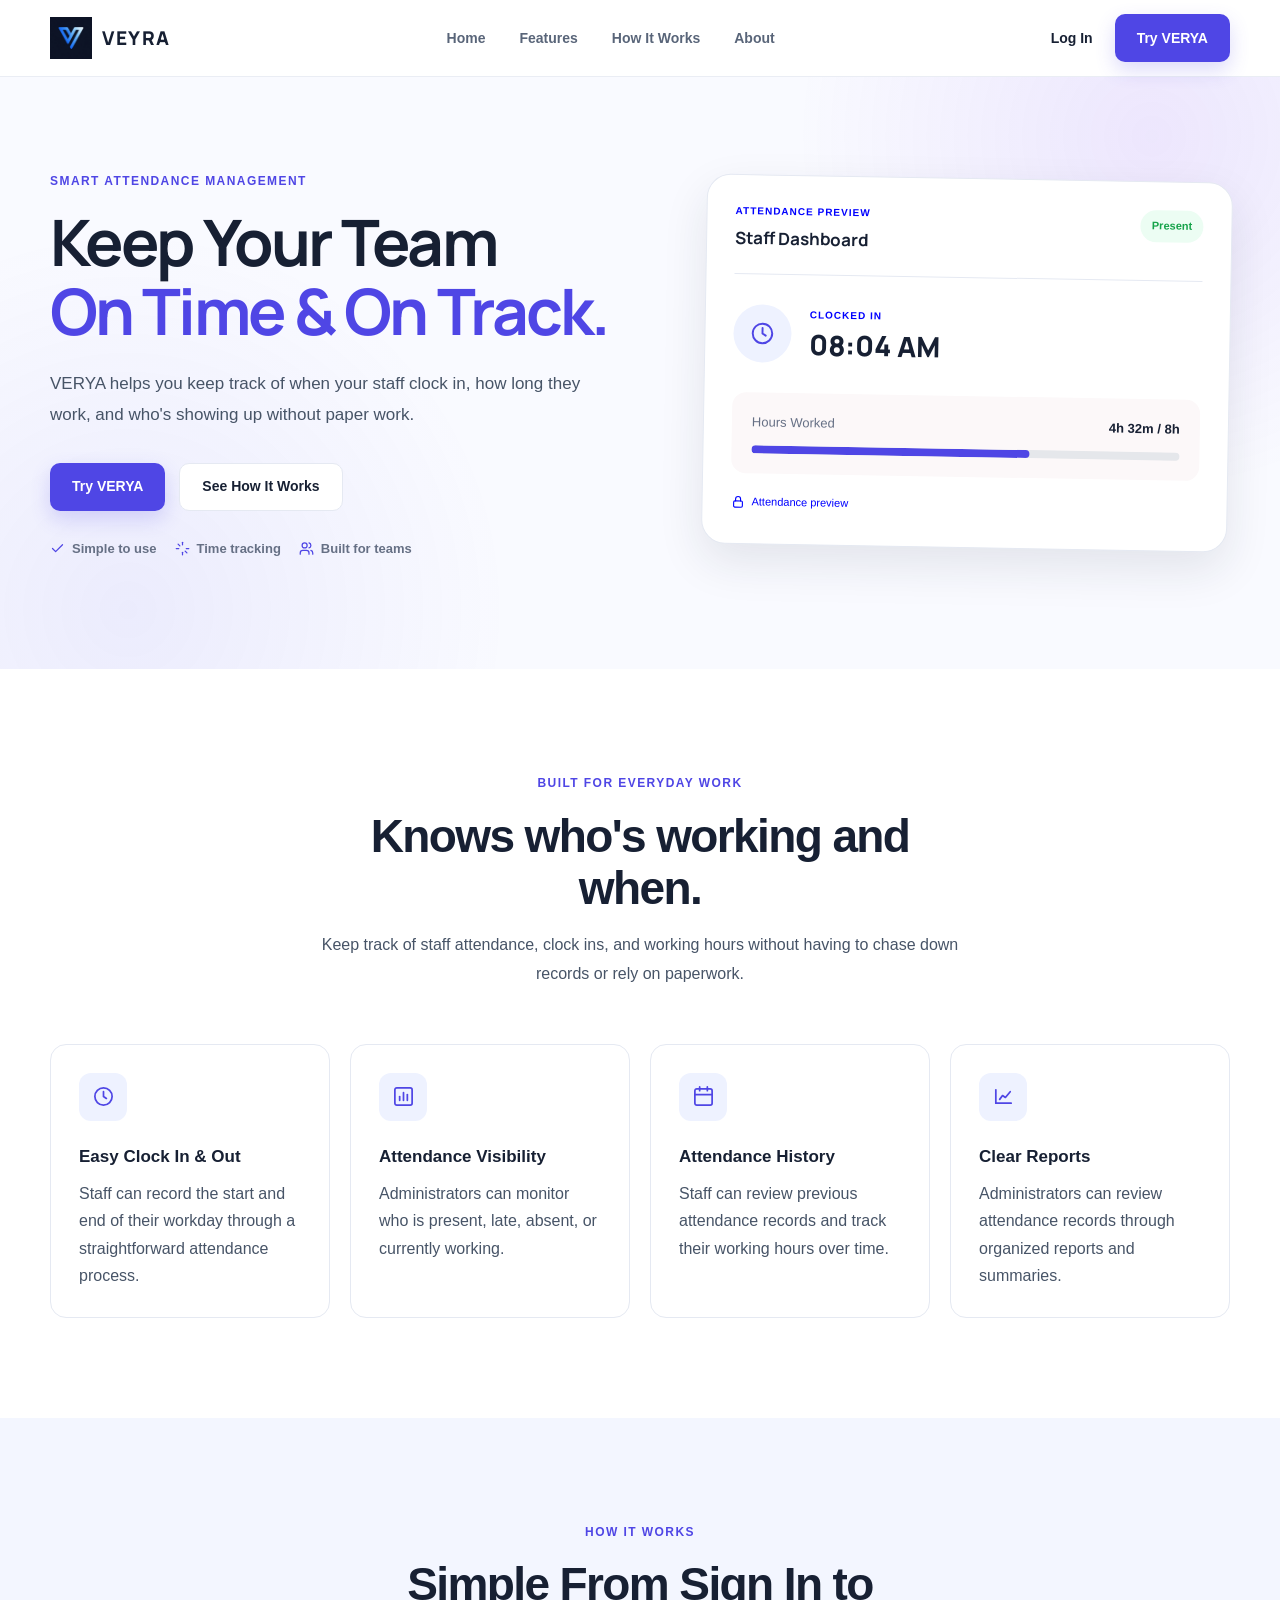
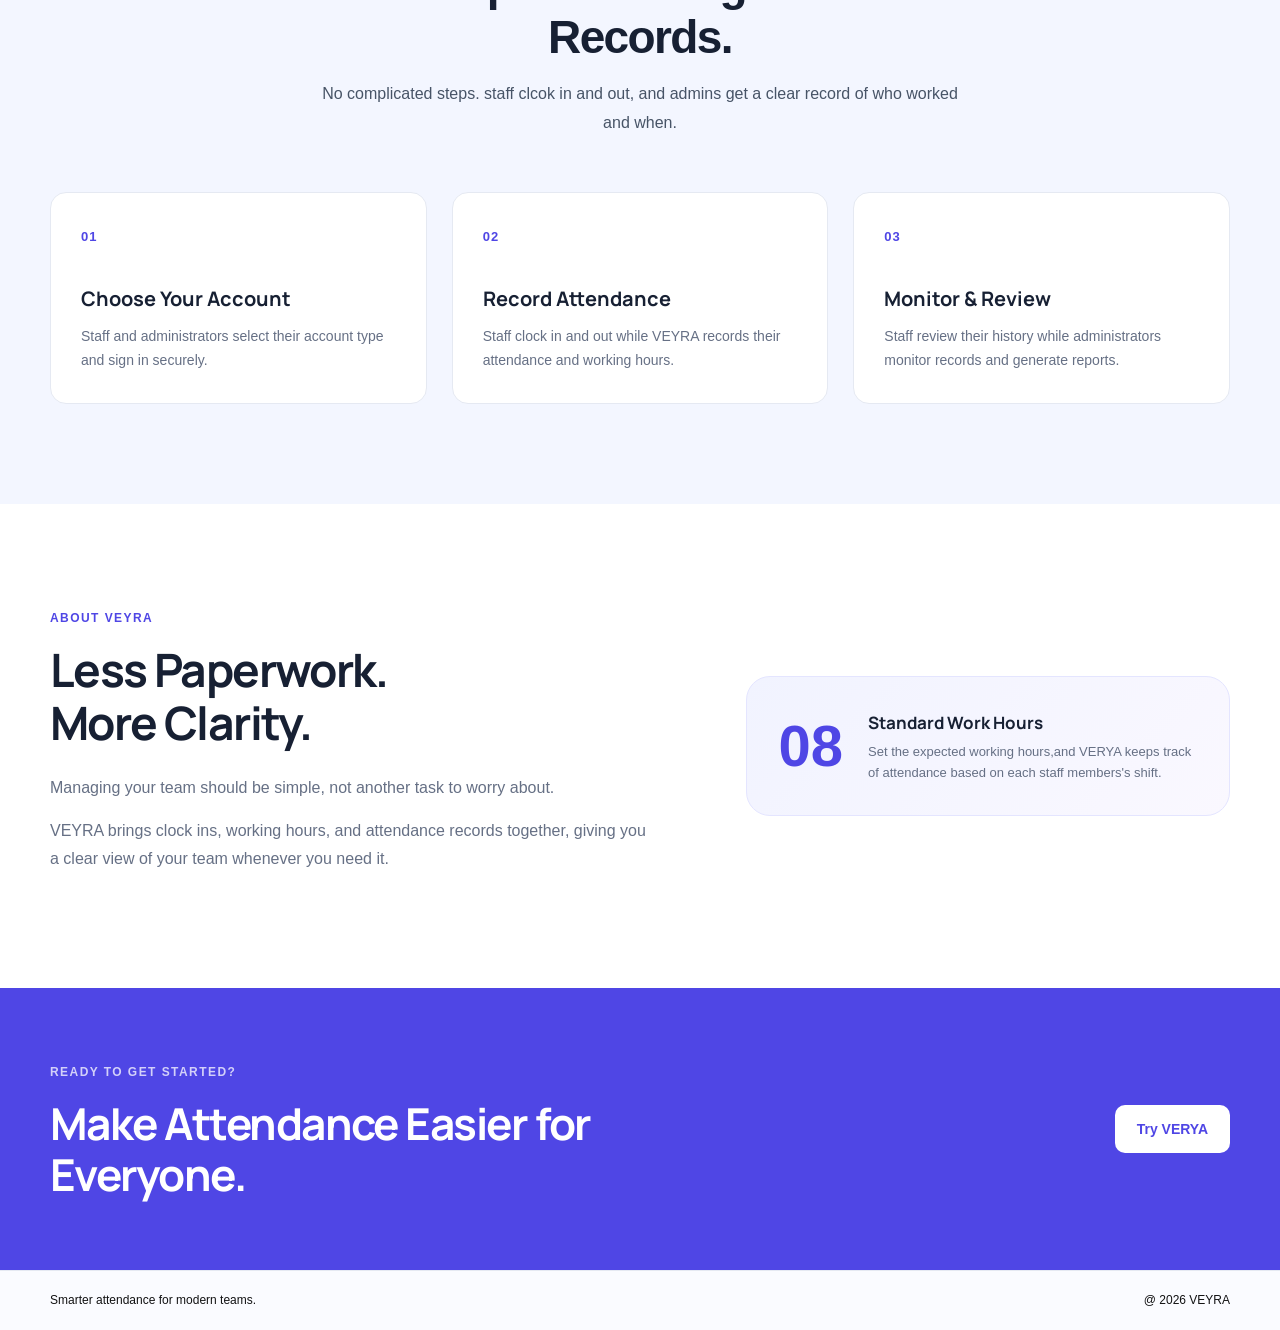
==== commit 8fb33362: "Update VEYRA attendance system" ====
--- a/index.html
+++ b/index.html
@@ -4,15 +4,10 @@
 <head>
     <meta charset="UTF-8">
 
-    <meta
-        name="viewport"
-        content="width=device-width, initial-scale=1.0"
-    >
-
-    <meta
-        name="description"
-        content="VEYRA is a modern staff attendance management system for tracking attendance, working hours, and records."
-    >
+    <meta name="viewport" content="width=device-width, initial-scale=1.0">
+
+    <meta name="description"
+        content="VEYRA is a modern staff attendance management system for tracking attendance, working hours, and records.">
 
     <title>VEYRA — Smarter Attendance Management</title>
 
@@ -21,15 +16,15 @@
 
 <body>
 
-    <!-- ================= NAVBAR ================= -->
+
 
     <header class="navbar">
 
         <div class="container nav-content">
 
             <a href="#home" class="logo">
-<img src="Unknown.jpeg" alt="VEYRA logo" class="logo-image">
-<span class="logo-name">VEYRA</span>
+                <img src="Unknown.jpeg" alt="VEYRA logo" class="logo-image">
+                <span class="logo-name">VEYRA</span>
 
             </a>
 
@@ -57,18 +52,12 @@
 
             <div class="nav-actions">
 
-                <a
-                    href="login.html"
-                    class="login-link"
-                >
+                <a href="login.html" class="login-link">
                     Log In
                 </a>
 
-                <a
-                    href="login.html"
-                    class="btn btn-primary"
-                >
-                    Get Started
+                <a href="login.html" class="btn btn-primary">
+                    Try VERYA
                 </a>
 
             </div>
@@ -78,22 +67,17 @@
     </header>
 
 
-    <!-- ================= MAIN ================= -->
 
     <main>
 
 
-        <!-- ================= HERO ================= -->
-
-        <section
-            class="hero"
-            id="home"
-        >
+
+        <section class="hero" id="home">
 
             <div class="container hero-content">
 
 
-                <!-- HERO TEXT -->
+
 
                 <div class="hero-text">
 
@@ -107,26 +91,17 @@
                     </h1>
 
                     <p>
-                        VEYRA gives staff a simple way to
-                        clock in, track working hours, and
-                        review attendance — while administrators
-                        manage records from one place.
+                        VERYA helps you keep track of when your staff clock in, how long they work, and who's showing up without paper work.
                     </p>
 
 
                     <div class="hero-buttons">
 
-                        <a
-                            href="login.html"
-                            class="btn btn-primary"
-                        >
-                            Get Started
+                        <a href="login.html" class="btn btn-primary">
+                            Try VERYA
                         </a>
 
-                        <a
-                            href="#how-it-works"
-                            class="btn btn-secondary"
-                        >
+                        <a href="#how-it-works" class="btn btn-secondary">
                             See How It Works
                         </a>
 
@@ -137,15 +112,8 @@
 
                         <span>
 
-                            <svg
-                                viewBox="0 0 24 24"
-                                fill="none"
-                                stroke="currentColor"
-                                stroke-width="2"
-                                stroke-linecap="round"
-                                stroke-linejoin="round"
-                                aria-hidden="true"
-                            >
+                            <svg viewBox="0 0 24 24" fill="none" stroke="currentColor" stroke-width="2"
+                                stroke-linecap="round" stroke-linejoin="round" aria-hidden="true">
                                 <path d="M20 6L9 17l-5-5"></path>
                             </svg>
 
@@ -156,15 +124,8 @@
 
                         <span>
 
-                            <svg
-                                viewBox="0 0 24 24"
-                                fill="none"
-                                stroke="currentColor"
-                                stroke-width="2"
-                                stroke-linecap="round"
-                                stroke-linejoin="round"
-                                aria-hidden="true"
-                            >
+                            <svg viewBox="0 0 24 24" fill="none" stroke="currentColor" stroke-width="2"
+                                stroke-linecap="round" stroke-linejoin="round" aria-hidden="true">
                                 <path d="M12 2v4"></path>
                                 <path d="M12 18v4"></path>
                                 <path d="M4.93 4.93l2.83 2.83"></path>
@@ -180,15 +141,8 @@
 
                         <span>
 
-                            <svg
-                                viewBox="0 0 24 24"
-                                fill="none"
-                                stroke="currentColor"
-                                stroke-width="2"
-                                stroke-linecap="round"
-                                stroke-linejoin="round"
-                                aria-hidden="true"
-                            >
+                            <svg viewBox="0 0 24 24" fill="none" stroke="currentColor" stroke-width="2"
+                                stroke-linecap="round" stroke-linejoin="round" aria-hidden="true">
                                 <path d="M16 21v-2a4 4 0 0 0-4-4H6a4 4 0 0 0-4 4v2"></path>
                                 <circle cx="9" cy="7" r="4"></circle>
                                 <path d="M22 21v-2a4 4 0 0 0-3-3.87"></path>
@@ -204,7 +158,7 @@
                 </div>
 
 
-                <!-- DASHBOARD PREVIEW -->
+
 
                 <div class="hero-preview">
 
@@ -226,7 +180,7 @@
                             </div>
 
                             <span class="status present">
-                                ● Present
+                                Present
                             </span>
 
                         </div>
@@ -236,20 +190,9 @@
 
                             <div class="clock-circle">
 
-                                <svg
-                                    viewBox="0 0 24 24"
-                                    fill="none"
-                                    stroke="currentColor"
-                                    stroke-width="1.8"
-                                    stroke-linecap="round"
-                                    stroke-linejoin="round"
-                                    aria-hidden="true"
-                                >
-                                    <circle
-                                        cx="12"
-                                        cy="12"
-                                        r="9"
-                                    ></circle>
+                                <svg viewBox="0 0 24 24" fill="none" stroke="currentColor" stroke-width="1.8"
+                                    stroke-linecap="round" stroke-linejoin="round" aria-hidden="true">
+                                    <circle cx="12" cy="12" r="9"></circle>
 
                                     <path d="M12 7v5l3 2"></path>
                                 </svg>
@@ -299,22 +242,9 @@
 
                             <span>
 
-                                <svg
-                                    viewBox="0 0 24 24"
-                                    fill="none"
-                                    stroke="currentColor"
-                                    stroke-width="1.8"
-                                    stroke-linecap="round"
-                                    stroke-linejoin="round"
-                                    aria-hidden="true"
-                                >
-                                    <rect
-                                        x="5"
-                                        y="11"
-                                        width="14"
-                                        height="10"
-                                        rx="2"
-                                    ></rect>
+                                <svg viewBox="0 0 24 24" fill="none" stroke="currentColor" stroke-width="1.8"
+                                    stroke-linecap="round" stroke-linejoin="round" aria-hidden="true">
+                                    <rect x="5" y="11" width="14" height="10" rx="2"></rect>
 
                                     <path d="M8 11V8a4 4 0 0 1 8 0v3"></path>
                                 </svg>
@@ -334,12 +264,9 @@
         </section>
 
 
-        <!-- ================= FEATURES ================= -->
-
-        <section
-            class="features"
-            id="features"
-        >
+
+
+        <section class="features" id="features">
 
             <div class="container">
 
@@ -351,13 +278,11 @@
                     </span>
 
                     <h2>
-                        Everything Your Team Needs.
+                        Knows who's working and when.
                     </h2>
 
                     <p>
-                        VEYRA brings the essential tools for
-                        recording, monitoring, and reviewing
-                        staff attendance into one system.
+                        Keep track of staff attendance, clock ins, and working hours without having to chase down records or rely on paperwork.
                     </p>
 
                 </div>
@@ -366,26 +291,15 @@
                 <div class="feature-grid">
 
 
-                    <!-- FEATURE 1 -->
+
 
                     <article class="feature-card">
 
                         <div class="feature-icon">
 
-                            <svg
-                                viewBox="0 0 24 24"
-                                fill="none"
-                                stroke="currentColor"
-                                stroke-width="1.8"
-                                stroke-linecap="round"
-                                stroke-linejoin="round"
-                                aria-hidden="true"
-                            >
-                                <circle
-                                    cx="12"
-                                    cy="12"
-                                    r="9"
-                                ></circle>
+                            <svg viewBox="0 0 24 24" fill="none" stroke="currentColor" stroke-width="1.8"
+                                stroke-linecap="round" stroke-linejoin="round" aria-hidden="true">
+                                <circle cx="12" cy="12" r="9"></circle>
 
                                 <path d="M12 7v5l3 2"></path>
 
@@ -406,28 +320,14 @@
                     </article>
 
 
-                    <!-- FEATURE 2 -->
 
                     <article class="feature-card">
 
                         <div class="feature-icon">
 
-                            <svg
-                                viewBox="0 0 24 24"
-                                fill="none"
-                                stroke="currentColor"
-                                stroke-width="1.8"
-                                stroke-linecap="round"
-                                stroke-linejoin="round"
-                                aria-hidden="true"
-                            >
-                                <rect
-                                    x="3"
-                                    y="3"
-                                    width="18"
-                                    height="18"
-                                    rx="2"
-                                ></rect>
+                            <svg viewBox="0 0 24 24" fill="none" stroke="currentColor" stroke-width="1.8"
+                                stroke-linecap="round" stroke-linejoin="round" aria-hidden="true">
+                                <rect x="3" y="3" width="18" height="18" rx="2"></rect>
 
                                 <path d="M8 16v-4"></path>
                                 <path d="M12 16V8"></path>
@@ -449,29 +349,13 @@
 
                     </article>
 
-
-                    <!-- FEATURE 3 -->
-
                     <article class="feature-card">
 
                         <div class="feature-icon">
 
-                            <svg
-                                viewBox="0 0 24 24"
-                                fill="none"
-                                stroke="currentColor"
-                                stroke-width="1.8"
-                                stroke-linecap="round"
-                                stroke-linejoin="round"
-                                aria-hidden="true"
-                            >
-                                <rect
-                                    x="3"
-                                    y="4"
-                                    width="18"
-                                    height="17"
-                                    rx="2"
-                                ></rect>
+                            <svg viewBox="0 0 24 24" fill="none" stroke="currentColor" stroke-width="1.8"
+                                stroke-linecap="round" stroke-linejoin="round" aria-hidden="true">
+                                <rect x="3" y="4" width="18" height="17" rx="2"></rect>
 
                                 <path d="M16 2v4"></path>
                                 <path d="M8 2v4"></path>
@@ -494,21 +378,14 @@
                     </article>
 
 
-                    <!-- FEATURE 4 -->
+
 
                     <article class="feature-card">
 
                         <div class="feature-icon">
 
-                            <svg
-                                viewBox="0 0 24 24"
-                                fill="none"
-                                stroke="currentColor"
-                                stroke-width="1.8"
-                                stroke-linecap="round"
-                                stroke-linejoin="round"
-                                aria-hidden="true"
-                            >
+                            <svg viewBox="0 0 24 24" fill="none" stroke="currentColor" stroke-width="1.8"
+                                stroke-linecap="round" stroke-linejoin="round" aria-hidden="true">
                                 <path d="M4 19V5"></path>
                                 <path d="M4 19h16"></path>
                                 <path d="M8 15l3-4 3 2 5-6"></path>
@@ -536,12 +413,9 @@
         </section>
 
 
-        <!-- ================= HOW IT WORKS ================= -->
-
-        <section
-            class="how-it-works"
-            id="how-it-works"
-        >
+
+
+        <section class="how-it-works" id="how-it-works">
 
             <div class="container">
 
@@ -557,9 +431,7 @@
                     </h2>
 
                     <p>
-                        VEYRA keeps the attendance process
-                        straightforward for both staff and
-                        administrators.
+                        No complicated steps. staff clcok in and out, and admins get a clear record of who worked and when.
                     </p>
 
                 </div>
@@ -567,8 +439,6 @@
 
                 <div class="steps">
 
-
-                    <!-- STEP 1 -->
 
                     <div class="step">
 
@@ -589,7 +459,7 @@
                     </div>
 
 
-                    <!-- STEP 2 -->
+
 
                     <div class="step">
 
@@ -610,7 +480,7 @@
                     </div>
 
 
-                    <!-- STEP 3 -->
+
 
                     <div class="step">
 
@@ -637,12 +507,8 @@
         </section>
 
 
-        <!-- ================= ABOUT ================= -->
-
-        <section
-            class="about"
-            id="about"
-        >
+
+        <section class="about" id="about">
 
             <div class="container about-content">
 
@@ -655,19 +521,15 @@
 
                     <h2>
                         Less Paperwork.
-                        More Clarity.
+                        <br>More Clarity.
                     </h2>
 
                     <p>
-                        Managing attendance shouldn't feel
-                        like another full-time task.
+                        Managing your team should be simple, not another task to worry about.
                     </p>
 
                     <p>
-                        VEYRA brings staff attendance records,
-                        working hours, and administrative
-                        visibility together in one organized
-                        experience.
+                        VEYRA brings clock ins, working hours, and attendance records together, giving you a clear view of your team whenever you need it.
                     </p>
 
                 </div>
@@ -686,9 +548,7 @@
                         </strong>
 
                         <p>
-                            The attendance system can use a
-                            required working period when
-                            calculating completed attendance.
+                            Set the expected working hours,and VERYA keeps track of attendance based on each staff members's shift.
                         </p>
 
                     </div>
@@ -700,7 +560,7 @@
         </section>
 
 
-        <!-- ================= CTA ================= -->
+
 
         <section class="cta">
 
@@ -719,11 +579,8 @@
 
                 </div>
 
-                <a
-                    href="login.html"
-                    class="btn btn-primary"
-                >
-                    Get Started
+                <a href="login.html" class="btn btn-primary">
+                   Try VERYA
                 </a>
 
             </div>
@@ -733,30 +590,26 @@
     </main>
 
 
-    <!-- ================= FOOTER ================= -->
 
     <footer class="footer">
 
         <div class="container footer-content">
 
-            <div class="logo">
-
-                <span class="logo-icon">
-                    V
-                </span>
+            <!-- <div class="logo">
+
 
                 <span class="logo-name">
                     VEYRA
                 </span>
 
-            </div>
+            </div> -->
 
             <p>
                 Smarter attendance for modern teams.
             </p>
 
             <span>
-                © 2026 VEYRA
+                @ 2026 VEYRA 
             </span>
 
         </div>
--- a/style.css
+++ b/style.css
@@ -1,13 +1,8 @@
-/* =====================================================
-   VEYRA — LANDING PAGE
-   ===================================================== */
+
 
 @import url('https://fonts.googleapis.com/css2?family=DM+Sans:wght@400;500;600;700&family=Manrope:wght@600;700;800&display=swap');
 
 
-/* =====================================================
-   ROOT
-   ===================================================== */
 
 :root {
     --primary: #4f46e5;
@@ -38,9 +33,6 @@
 }
 
 
-/* =====================================================
-   RESET
-   ===================================================== */
 
 * {
     margin: 0;
@@ -53,7 +45,7 @@
 }
 
 body {
-    font-family: "DM Sans", sans-serif;
+    font-family: 'Franklin Gothic Medium', 'Arial Narrow', Arial, sans-serif;
     color: var(--text);
     background: var(--white);
     line-height: 1.6;
@@ -75,9 +67,6 @@
 }
 
 
-/* =====================================================
-   GLOBAL
-   ===================================================== */
 
 .container {
     width: min(100% - 40px, var(--container));
@@ -99,10 +88,6 @@
 }
 
 
-/* =====================================================
-   BUTTONS
-   ===================================================== */
-
 .btn {
     display: inline-flex;
     align-items: center;
@@ -149,11 +134,6 @@
     box-shadow: var(--shadow-sm);
 }
 
-
-/* =====================================================
-   NAVBAR
-   ===================================================== */
-
 .navbar {
     position: sticky;
     top: 0;
@@ -175,10 +155,6 @@
     gap: 30px;
 }
 
-
-/* =====================================================
-   LOGO
-   ===================================================== */
 
 .logo {
     display: inline-flex;
@@ -223,9 +199,6 @@
 }
 
 
-/* =====================================================
-   NAV LINKS
-   ===================================================== */
 
 .nav-links {
     display: flex;
@@ -246,10 +219,6 @@
 }
 
 
-/* =====================================================
-   NAV ACTIONS
-   ===================================================== */
-
 .nav-actions {
     display: flex;
     align-items: center;
@@ -269,9 +238,7 @@
 }
 
 
-/* =====================================================
-   HERO
-   ===================================================== */
+
 
 .hero {
     position: relative;
@@ -334,10 +301,6 @@
 }
 
 
-/* =====================================================
-   HERO BUTTONS
-   ===================================================== */
-
 .hero-buttons {
     display: flex;
     align-items: center;
@@ -347,9 +310,6 @@
 }
 
 
-/* =====================================================
-   HERO TRUST
-   ===================================================== */
 
 .hero-trust {
     display: flex;
@@ -378,9 +338,6 @@
 }
 
 
-/* =====================================================
-   DASHBOARD PREVIEW
-   ===================================================== */
 
 .hero-preview {
     position: relative;
@@ -399,7 +356,7 @@
     box-shadow: var(--shadow-md);
 
     transform: rotate(1deg);
-
+    
     transition: transform 0.3s ease;
 }
 
@@ -408,9 +365,7 @@
 }
 
 
-/* =====================================================
-   PREVIEW HEADER
-   ===================================================== */
+
 
 .preview-header {
     display: flex;
@@ -429,7 +384,7 @@
 
     margin-bottom: 5px;
 
-    color: #98a2b3;
+    color: blue;
 
     font-size: 10px;
     font-weight: 700;
@@ -446,11 +401,6 @@
     font-weight: 700;
 }
 
-
-/* =====================================================
-   STATUS
-   ===================================================== */
-
 .status {
     display: inline-flex;
     align-items: center;
@@ -471,10 +421,6 @@
 }
 
 
-/* =====================================================
-   TIME DISPLAY
-   ===================================================== */
-
 .time-display {
     display: flex;
     align-items: center;
@@ -516,14 +462,11 @@
 }
 
 
-/* =====================================================
-   PROGRESS
-   ===================================================== */
 
 .progress-section {
     padding: 20px;
 
-    background: #f8f9fc;
+    background: #fcf8f9;
 
     border-radius: 14px;
 }
@@ -558,7 +501,7 @@
 }
 
 .progress {
-    width: 57%;
+    width: 65%;
     height: 100%;
 
     background: var(--primary);
@@ -567,14 +510,11 @@
 }
 
 
-/* =====================================================
-   PREVIEW FOOTER
-   ===================================================== */
 
 .preview-footer {
     padding-top: 20px;
 
-    color: #98a2b3;
+    color: blue;
 
     font-size: 11px;
     font-weight: 500;
@@ -594,9 +534,6 @@
 }
 
 
-/* =====================================================
-   SECTION HEADINGS
-   ===================================================== */
 
 .section-heading {
     max-width: 650px;
@@ -606,30 +543,29 @@
     text-align: center;
 }
 
+
 .section-heading h2 {
     margin-bottom: 16px;
 
     color: var(--text-dark);
 
-    font-family: "Manrope", sans-serif;
-
-    font-size: clamp(32px, 4vw, 46px);
+    font-family: 'Segoe UI', Tahoma, Geneva, Verdana, sans-serif;
+
+    font-size: clamp(28px, 4vw, 46px);
 
     line-height: 1.15;
     letter-spacing: -0.035em;
 }
 
 .section-heading p {
-    color: var(--text-light);
+    color: (gray);
 
     font-size: 16px;
     line-height: 1.8;
 }
 
 
-/* =====================================================
-   FEATURES
-   ===================================================== */
+
 
 .features {
     background: var(--white);
@@ -658,17 +594,10 @@
 }
 
 .feature-card:hover {
-    transform: translateY(-6px);
-
-    border-color: #d6d9ff;
-
+    transform: translateY(-10px);
+    border-color: var(--primary);
     box-shadow: var(--shadow-md);
 }
-
-
-/* =====================================================
-   FEATURE ICONS
-   ===================================================== */
 
 .feature-icon {
     width: 48px;
@@ -696,13 +625,70 @@
 
     color: var(--text-dark);
 
-    font-family: "Manrope", sans-serif;
+    font-family: 'Franklin Gothic Medium', 'Arial Narrow', Arial, sans-serif;
 
     font-size: 17px;
     font-weight: 700;
 }
 
 .feature-card p {
+    color: (gray);
+
+    font-size: 16px;
+    line-height: 1.7;
+}
+
+
+
+.how-it-works {
+    background: var(--section-bg);
+}
+
+.steps {
+    display: grid;
+
+    grid-template-columns: repeat(3, 1fr);
+
+    gap: 25px;
+}
+
+.step {
+    position: relative;
+
+    padding: 30px;
+
+    background: var(--white);
+
+    border: 1px solid var(--border);
+    border-radius: var(--radius-md);
+}
+
+
+.step-number {
+    display: inline-block;
+
+    margin-bottom: 35px;
+
+    color: var(--primary);
+
+    font-family: Verdana, Geneva, Tahoma, sans-serif;
+
+    font-size: 13px;
+    font-weight: 800;
+
+    letter-spacing: 0.08em;
+}
+
+.step h3 {
+    margin-bottom: 10px;
+
+    color: var(--text-dark);
+
+    font-family: "Manrope", sans-serif;
+    font-size: 20px;
+}
+
+.step p {
     color: var(--text-light);
 
     font-size: 14px;
@@ -710,69 +696,6 @@
 }
 
 
-/* =====================================================
-   HOW IT WORKS
-   ===================================================== */
-
-.how-it-works {
-    background: var(--section-bg);
-}
-
-.steps {
-    display: grid;
-
-    grid-template-columns: repeat(3, 1fr);
-
-    gap: 25px;
-}
-
-.step {
-    position: relative;
-
-    padding: 30px;
-
-    background: var(--white);
-
-    border: 1px solid var(--border);
-    border-radius: var(--radius-md);
-}
-
-.step-number {
-    display: inline-block;
-
-    margin-bottom: 35px;
-
-    color: var(--primary);
-
-    font-family: "Manrope", sans-serif;
-
-    font-size: 13px;
-    font-weight: 800;
-
-    letter-spacing: 0.08em;
-}
-
-.step h3 {
-    margin-bottom: 10px;
-
-    color: var(--text-dark);
-
-    font-family: "Manrope", sans-serif;
-    font-size: 20px;
-}
-
-.step p {
-    color: var(--text-light);
-
-    font-size: 14px;
-    line-height: 1.7;
-}
-
-
-/* =====================================================
-   ABOUT
-   ===================================================== */
-
 .about {
     background: var(--white);
 }
@@ -812,11 +735,6 @@
     font-size: 16px;
     line-height: 1.8;
 }
-
-
-/* =====================================================
-   ABOUT HIGHLIGHT
-   ===================================================== */
 
 .about-highlight {
     display: flex;
@@ -839,7 +757,7 @@
 .highlight-number {
     color: var(--primary);
 
-    font-family: "Manrope", sans-serif;
+    font-family: 'Gill Sans', 'Gill Sans MT', Calibri, 'Trebuchet MS', sans-serif;
 
     font-size: 58px;
     font-weight: 800;
@@ -866,9 +784,6 @@
 }
 
 
-/* =====================================================
-   CTA
-   ===================================================== */
 
 .cta {
     padding: 70px 0;
@@ -914,12 +829,9 @@
 }
 
 
-/* =====================================================
-   FOOTER
-   ===================================================== */
 
 .footer {
-    padding: 30px 0;
+    padding: 20px 0;
 
     background: #fafbff;
 
@@ -936,15 +848,12 @@
 
 .footer p,
 .footer > .container > span {
-    color: #98a2b3;
+    color: #121213;
 
     font-size: 12px;
 }
 
 
-/* =====================================================
-   TABLET
-   ===================================================== */
 
 @media (max-width: 1000px) {
 
@@ -998,9 +907,6 @@
 }
 
 
-/* =====================================================
-   MOBILE
-   ===================================================== */
 
 @media (max-width: 700px) {
 
@@ -1013,7 +919,7 @@
     }
 
 
-    /* NAV */
+    
 
     .nav-content {
         min-height: 68px;
@@ -1040,7 +946,7 @@
     }
 
 
-    /* HERO */
+  
 
     .hero {
         padding: 65px 0 80px;
@@ -1072,7 +978,7 @@
     }
 
 
-    /* PREVIEW */
+   
 
     .preview-card {
         padding: 20px;
@@ -1097,7 +1003,7 @@
     }
 
 
-    /* FEATURES */
+   
 
     .feature-grid {
         grid-template-columns: 1fr;
@@ -1108,14 +1014,14 @@
     }
 
 
-    /* STEPS */
+   
 
     .steps {
         grid-template-columns: 1fr;
     }
 
 
-    /* ABOUT */
+   
 
     .about-highlight {
         padding: 24px;
@@ -1128,7 +1034,6 @@
     }
 
 
-    /* CTA */
 
     .cta {
         padding: 55px 0;
@@ -1145,7 +1050,7 @@
     }
 
 
-    /* FOOTER */
+   
 
     .footer-content {
         flex-direction: column;
@@ -1155,9 +1060,7 @@
 }
 
 
-/* =====================================================
-   SMALL PHONES
-   ===================================================== */
+
 
 @media (max-width: 420px) {
 
